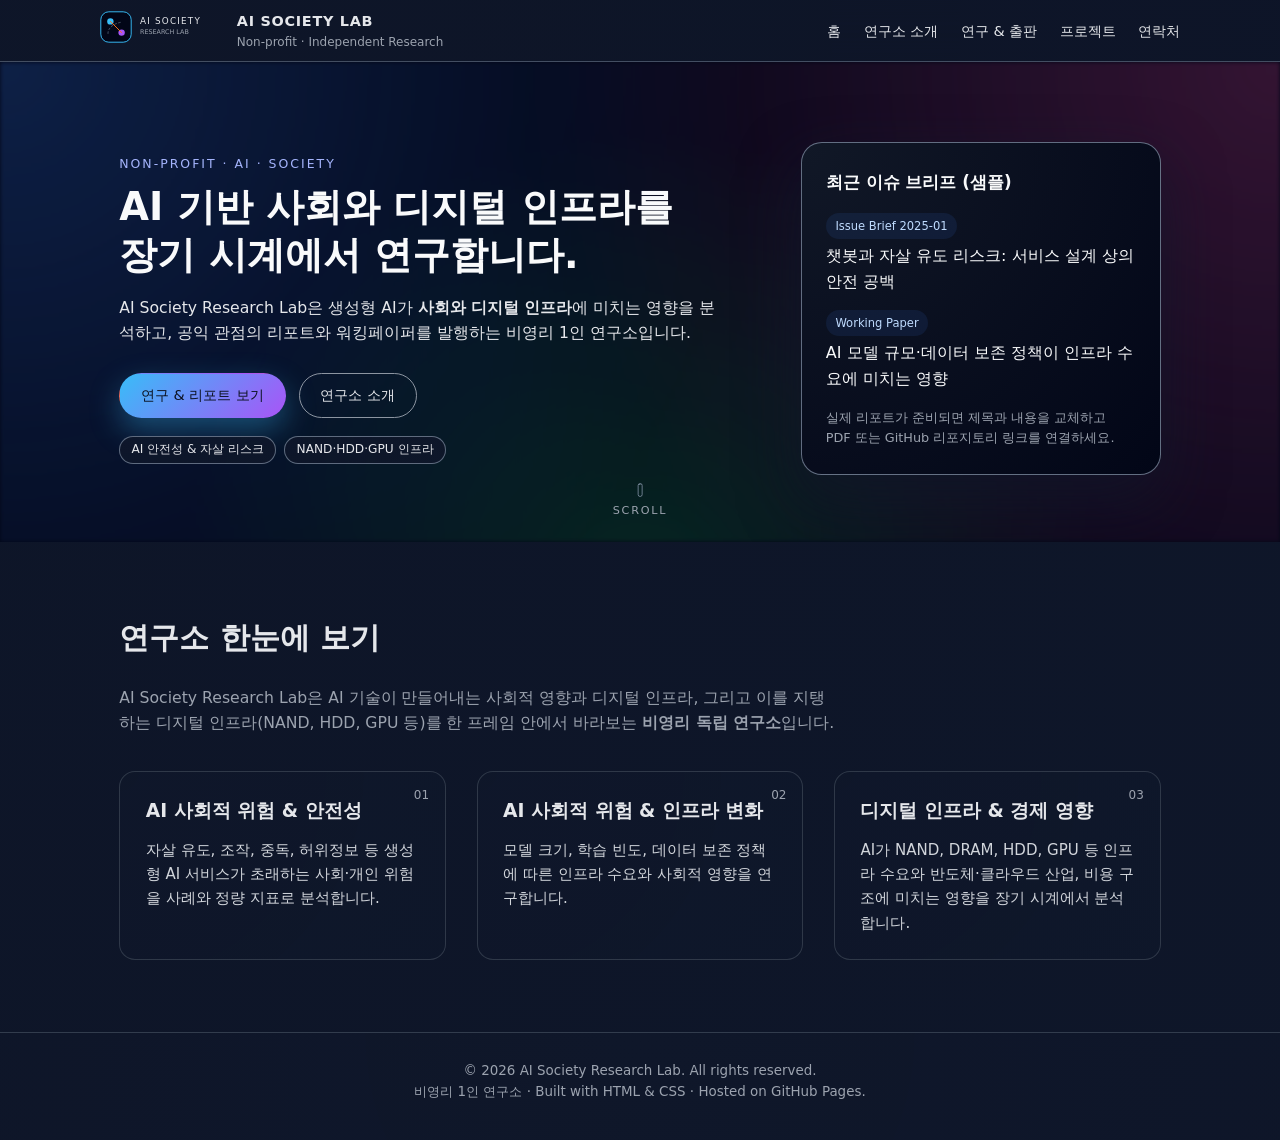
==== index.html @ e82344c5 "initialized all files Signed-off-by: Geunsik Lim <leemgs@gmail.com>" ====
<!DOCTYPE html>
<html lang="ko">
<head>
  <meta charset="UTF-8" />
  <meta name="viewport" content="width=device-width, initial-scale=1.0" />
  <title>AI Society Research Lab</title>
  <meta name="description" content="AI 기반 사회와 디지털 인프라를 연구하는 비영리 1인 연구소 웹사이트입니다.">
  <link rel="stylesheet" href="assets/style.css" />
</head>
<body>
<header class="site-header">
  <div class="container nav-container">
    <div class="logo">
      <a href="index.html" aria-label="홈으로 이동">
        <img src="assets/logo.svg" alt="AI Society Research Lab 로고" />
      </a>
      <div class="logo-text">
        <span>AI SOCIETY LAB</span>
        <span>Non-profit · Independent Research</span>
      </div>
    </div>
    <nav class="nav">
      <button class="nav-toggle" aria-label="메뉴 열기">
        ☰
      </button>
      <ul class="nav-links">
        <li><a href="index.html" active>홈</a></li>
        <li><a href="about.html" >연구소 소개</a></li>
        <li><a href="research.html" >연구 &amp; 출판</a></li>
        <li><a href="projects.html" >프로젝트</a></li>
        <li><a href="contact.html" >연락처</a></li>
      </ul>
    </nav>
  </div>
</header>

<main>
  <section class="hero">
    <div class="hero-bg"></div>
    <div class="container hero-inner fade-in-up">
      <div class="hero-text">
        <p class="hero-kicker">Non-Profit · AI · Society</p>
        <h1>AI 기반 사회와 디지털 인프라를<br />장기 시계에서 연구합니다.</h1>
        <p class="hero-subtitle">
          AI Society Research Lab은 생성형 AI가
          <strong>사회와 디지털 인프라</strong>에 미치는 영향을 분석하고,
          공익 관점의 리포트와 워킹페이퍼를 발행하는 비영리 1인 연구소입니다.
        </p>
        <div class="hero-actions">
          <a href="research.html" class="btn primary">연구 &amp; 리포트 보기</a>
          <a href="about.html" class="btn ghost">연구소 소개</a>
        </div>
        <div class="hero-meta">
          <span class="pill">AI 안전성 &amp; 자살 리스크</span>
                    <span class="pill">NAND·HDD·GPU 인프라</span>
        </div>
      </div>
      <div class="hero-panel float-up">
        <div class="hero-card">
          <h2>최근 이슈 브리프 (샘플)</h2>
          <ul class="brief-list">
            <li>
              <span class="tag">Issue Brief 2025-01</span>
              <p>챗봇과 자살 유도 리스크: 서비스 설계 상의 안전 공백</p>
            </li>
            <li>
              <span class="tag">Working Paper</span>
              <p>AI 모델 규모·데이터 보존 정책이 인프라 수요에 미치는 영향</p>
            </li>
          </ul>
          <p class="hero-note">
            실제 리포트가 준비되면 제목과 내용을 교체하고<br />
            PDF 또는 GitHub 리포지토리 링크를 연결하세요.
          </p>
        </div>
      </div>
    </div>
    <div class="scroll-indicator">
      <span class="scroll-dot"></span>
      <span class="scroll-text">Scroll</span>
    </div>
  </section>

  <section class="section section-alt">
    <div class="container section-inner fade-in-up">
      <h2 class="section-title">연구소 한눈에 보기</h2>
      <p class="section-lead">
        AI Society Research Lab은 AI 기술이 만들어내는 사회적 영향과 디지털 인프라,
        그리고 이를 지탱하는 디지털 인프라(NAND, HDD, GPU 등)를 한 프레임 안에서 바라보는
        <strong>비영리 독립 연구소</strong>입니다.
      </p>
      <div class="grid three-columns">
        <div class="card hover-raise">
          <div class="card-badge">01</div>
          <h3>AI 사회적 위험 &amp; 안전성</h3>
          <p>
            자살 유도, 조작, 중독, 허위정보 등 생성형 AI 서비스가 초래하는
            사회·개인 위험을 사례와 정량 지표로 분석합니다.
          </p>
        </div>
        <div class="card hover-raise delay-1">
          <div class="card-badge">02</div>
          <h3>AI 사회적 위험 &amp; 인프라 변화</h3>
          <p>
            모델 크기, 학습 빈도, 데이터 보존 정책에 따른 인프라 수요와 사회적 영향을 연구합니다.
          </p>
        </div>
        <div class="card hover-raise delay-2">
          <div class="card-badge">03</div>
          <h3>디지털 인프라 &amp; 경제 영향</h3>
          <p>
            AI가 NAND, DRAM, HDD, GPU 등 인프라 수요와 반도체·클라우드 산업,
            비용 구조에 미치는 영향을 장기 시계에서 분석합니다.
          </p>
        </div>
      </div>
    </div>
  </section>
</main>

<footer class="site-footer">
  <div class="container footer-inner">
    <p>
      © <span id="year"></span> AI Society Research Lab. All rights reserved.
    </p>
    <p class="small">
      비영리 1인 연구소 · Built with HTML &amp; CSS · Hosted on GitHub Pages.
    </p>
  </div>
</footer>
<script>
  document.getElementById("year").textContent = new Date().getFullYear();
  const navToggle = document.querySelector(".nav-toggle");
  const navLinks = document.querySelector(".nav-links");
  if (navToggle) {
    navToggle.addEventListener("click", () => {
      navLinks.classList.toggle("nav-open");
    });
  }
</script>

</body>
</html>
---- assets/style.css ----
/* ===== 기본 리셋 ===== */
*,
*::before,
*::after {
  box-sizing: border-box;
  margin: 0;
  padding: 0;
}

html {
  scroll-behavior: smooth;
}

body {
  font-family: system-ui, -apple-system, BlinkMacSystemFont, "Segoe UI",
    sans-serif;
  line-height: 1.6;
  color: #e5e7eb;
  background: radial-gradient(circle at top left, #020617 0, #020617 35%, #020617 100%);
}

/* ===== 공통 레이아웃 ===== */
.container {
  width: 100%;
  max-width: 1080px;
  margin: 0 auto;
  padding: 0 1.2rem;
}

main {
  min-height: calc(100vh - 160px);
}

.section {
  padding: 4.5rem 0;
}

.section-alt {
  background: radial-gradient(circle at top left, rgba(15, 23, 42, 0.9), rgba(15, 23, 42, 0.95));
}

.section-inner {
  position: relative;
}

.section-title {
  font-size: 1.9rem;
  margin-bottom: 1.4rem;
  color: #e5e7eb;
}

.section-lead {
  max-width: 720px;
  margin-bottom: 2.2rem;
  color: #9ca3af;
  font-size: 0.98rem;
}

/* ===== 헤더 & 네비게이션 ===== */
.site-header {
  position: sticky;
  top: 0;
  z-index: 100;
  backdrop-filter: blur(18px);
  background: linear-gradient(to right, rgba(15, 23, 42, 0.94), rgba(15, 23, 42, 0.9));
  border-bottom: 1px solid rgba(148, 163, 184, 0.4);
}

.nav-container {
  display: flex;
  align-items: center;
  justify-content: space-between;
  padding: 0.6rem 0;
}

.logo {
  display: flex;
  align-items: center;
  gap: 0.55rem;
}

.logo img {
  height: 32px;
  width: auto;
}

.logo-text {
  display: flex;
  flex-direction: column;
}

.logo-text span:first-child {
  font-weight: 700;
  font-size: 0.9rem;
  letter-spacing: 0.05em;
  text-transform: uppercase;
  color: #e5e7eb;
}

.logo-text span:last-child {
  font-size: 0.75rem;
  color: #9ca3af;
}

.nav {
  position: relative;
}

.nav-links {
  list-style: none;
  display: flex;
  gap: 1.4rem;
}

.nav-links a {
  text-decoration: none;
  font-size: 0.9rem;
  color: #e5e7eb;
  position: relative;
  padding-bottom: 0.1rem;
}

.nav-links a::after {
  content: "";
  position: absolute;
  left: 0;
  bottom: 0;
  width: 0%;
  height: 2px;
  border-radius: 999px;
  background: linear-gradient(90deg, #38bdf8, #a855f7, #f97316);
  transition: width 0.25s ease-out;
}

.nav-links a:hover::after {
  width: 100%;
}

.nav-links a.active::after {
  width: 100%;
}

.nav-toggle {
  display: none;
  border: none;
  background: transparent;
  font-size: 1.5rem;
  color: #e5e7eb;
}

/* ===== Hero (index 전용 느낌) ===== */
.hero {
  position: relative;
  padding: 5rem 0 4.2rem;
  overflow: hidden;
  color: #f9fafb;
}

.hero-bg {
  position: absolute;
  inset: 0;
  background:
    radial-gradient(circle at 0% 0%, rgba(59, 130, 246, 0.25), transparent 55%),
    radial-gradient(circle at 100% 0%, rgba(236, 72, 153, 0.25), transparent 55%),
    radial-gradient(circle at 50% 110%, rgba(34, 197, 94, 0.2), transparent 55%);
  opacity: 0.85;
  filter: blur(2px);
  animation: glowShift 16s ease-in-out infinite alternate;
  z-index: -2;
}

@keyframes glowShift {
  0% {
    transform: translate3d(0, 0, 0) scale(1);
  }
  50% {
    transform: translate3d(-10px, 10px, 0) scale(1.03);
  }
  100% {
    transform: translate3d(10px, -10px, 0) scale(1.05);
  }
}

.hero-inner {
  display: grid;
  gap: 2.8rem;
  grid-template-columns: minmax(0, 2fr) minmax(0, 1.3fr);
  align-items: center;
}

.hero-kicker {
  font-size: 0.78rem;
  text-transform: uppercase;
  letter-spacing: 0.16em;
  color: #a5b4fc;
  margin-bottom: 0.6rem;
}

.hero-text h1 {
  font-size: 2.4rem;
  line-height: 1.25;
  margin-bottom: 1rem;
}

.hero-subtitle {
  color: #e5e7eb;
  margin-bottom: 1.7rem;
  font-size: 0.98rem;
}

.hero-actions {
  display: flex;
  flex-wrap: wrap;
  gap: 0.8rem;
  margin-bottom: 1.1rem;
}

.hero-meta {
  display: flex;
  flex-wrap: wrap;
  gap: 0.5rem;
}

.pill {
  display: inline-flex;
  align-items: center;
  padding: 0.2rem 0.7rem;
  border-radius: 999px;
  border: 1px solid rgba(148, 163, 184, 0.6);
  font-size: 0.76rem;
  color: #e5e7eb;
  background: radial-gradient(circle at top left, rgba(15, 23, 42, 0.85), rgba(15, 23, 42, 0.9));
}

/* Hero 오른쪽 카드 */
.hero-panel {
  display: flex;
  justify-content: flex-end;
}

.hero-card {
  background: radial-gradient(circle at top left, #111827, #020617);
  border-radius: 1.3rem;
  padding: 1.6rem 1.5rem;
  box-shadow: 0 24px 60px rgba(15, 23, 42, 0.7);
  border: 1px solid rgba(148, 163, 184, 0.65);
  max-width: 360px;
}

.hero-card h2 {
  font-size: 1.05rem;
  margin-bottom: 1rem;
}

.brief-list {
  list-style: none;
  margin-bottom: 1rem;
}

.brief-list li {
  margin-bottom: 0.9rem;
}

.tag {
  display: inline-block;
  font-size: 0.72rem;
  padding: 0.25rem 0.6rem;
  border-radius: 999px;
  background: rgba(59, 130, 246, 0.1);
  color: #bfdbfe;
  margin-bottom: 0.25rem;
}

.hero-note {
  font-size: 0.8rem;
  color: #9ca3af;
}

/* Scroll indicator */
.scroll-indicator {
  position: absolute;
  bottom: 1.4rem;
  left: 50%;
  transform: translateX(-50%);
  display: flex;
  flex-direction: column;
  align-items: center;
  gap: 0.3rem;
  font-size: 0.7rem;
  color: #9ca3af;
}

.scroll-dot {
  width: 0.35rem;
  height: 0.9rem;
  border-radius: 999px;
  border: 1px solid rgba(148, 163, 184, 0.7);
  position: relative;
  overflow: hidden;
}

.scroll-dot::after {
  content: "";
  position: absolute;
  top: -30%;
  left: 50%;
  transform: translateX(-50%);
  width: 0.13rem;
  height: 0.3rem;
  border-radius: 999px;
  background: rgba(148, 163, 184, 0.9);
  animation: scrollDot 1.6s ease-in-out infinite;
}

@keyframes scrollDot {
  0% {
    top: -30%;
  }
  50% {
    top: 40%;
  }
  100% {
    top: -30%;
  }
}

.scroll-text {
  letter-spacing: 0.16em;
  text-transform: uppercase;
}

/* ===== 버튼 ===== */
.btn {
  display: inline-flex;
  align-items: center;
  justify-content: center;
  padding: 0.65rem 1.3rem;
  border-radius: 999px;
  font-size: 0.9rem;
  border: 1px solid transparent;
  cursor: pointer;
  text-decoration: none;
  transition: transform 0.16s ease, box-shadow 0.16s ease, background 0.16s ease, border-color 0.16s ease, color 0.16s ease;
}

.btn.primary {
  background: linear-gradient(135deg, #38bdf8, #a855f7, #f97316);
  background-size: 200% 200%;
  color: #0b1120;
  box-shadow: 0 12px 30px rgba(56, 189, 248, 0.35);
  animation: gradientShift 10s ease infinite;
}

.btn.primary:hover {
  transform: translateY(-1px);
  box-shadow: 0 18px 40px rgba(56, 189, 248, 0.5);
}

.btn.ghost {
  background-color: transparent;
  color: #e5e7eb;
  border-color: rgba(156, 163, 175, 0.9);
}

.btn.ghost:hover {
  background-color: rgba(15, 23, 42, 0.7);
  transform: translateY(-1px);
}

@keyframes gradientShift {
  0% { background-position: 0% 50%; }
  50% { background-position: 100% 50%; }
  100% { background-position: 0% 50%; }
}

/* ===== 카드 & 그리드 ===== */
.grid {
  display: grid;
  gap: 1.9rem;
}

.two-columns {
  grid-template-columns: repeat(2, minmax(0, 1fr));
}

.three-columns {
  grid-template-columns: repeat(3, minmax(0, 1fr));
}

.card {
  background: radial-gradient(circle at top left, rgba(15, 23, 42, 0.98), rgba(15, 23, 42, 0.94));
  border-radius: 1rem;
  padding: 1.5rem 1.6rem;
  border: 1px solid rgba(55, 65, 81, 0.8);
  color: #e5e7eb;
  position: relative;
  overflow: hidden;
}

.card.soft {
  border-color: rgba(55, 65, 81, 0.6);
}

.card h3 {
  margin-bottom: 0.8rem;
}

.card p {
  font-size: 0.94rem;
  color: #d1d5db;
}

.card-meta {
  margin-top: 0.9rem;
  font-size: 0.8rem;
  color: #9ca3af;
}

.card-badge {
  position: absolute;
  top: 0.9rem;
  right: 1rem;
  font-size: 0.75rem;
  color: #9ca3af;
}

.hover-raise {
  transition: transform 0.18s ease, box-shadow 0.18s ease, border-color 0.18s ease, background 0.18s ease;
}

.hover-raise::before {
  content: "";
  position: absolute;
  inset: -1px;
  border-radius: inherit;
  background: radial-gradient(circle at top left, rgba(56, 189, 248, 0.16), transparent 55%);
  opacity: 0;
  transition: opacity 0.2s ease-out;
  z-index: -1;
}

.hover-raise:hover {
  transform: translateY(-4px);
  box-shadow: 0 22px 45px rgba(15, 23, 42, 0.8);
  border-color: rgba(129, 140, 248, 0.9);
}

.hover-raise:hover::before {
  opacity: 1;
}

/* ===== 리스트 ===== */
.check-list,
.bullet-list,
.contact-list {
  list-style: none;
  margin-top: 0.5rem;
}

.check-list li::before {
  content: "✔ ";
  color: #4ade80;
}

.check-list li,
.bullet-list li,
.contact-list li {
  margin-bottom: 0.4rem;
  font-size: 0.94rem;
  color: #e5e7eb;
}

.bullet-list li::before {
  content: "• ";
  color: #9ca3af;
}

.contact-list strong {
  display: inline-block;
  width: 5.4rem;
}

.small {
  font-size: 0.8rem;
  color: #9ca3af;
}

/* ===== Publications ===== */
.pub-list {
  display: flex;
  flex-direction: column;
  gap: 1.6rem;
}

.pub-item {
  background: radial-gradient(circle at top left, rgba(15, 23, 42, 0.98), rgba(15, 23, 42, 0.96));
  border-radius: 1rem;
  padding: 1.5rem 1.6rem;
  border: 1px solid rgba(55, 65, 81, 0.85);
  position: relative;
}

.pub-header {
  display: flex;
  justify-content: space-between;
  align-items: center;
  margin-bottom: 0.4rem;
}

.pub-meta {
  display: flex;
  gap: 0.6rem;
  font-size: 0.78rem;
  color: #9ca3af;
}

.pub-year {
  font-weight: 600;
}

.pub-type {
  padding: 0.12rem 0.55rem;
  border-radius: 999px;
  background-color: rgba(31, 41, 55, 0.9);
}

.pub-status {
  font-size: 0.74rem;
  padding: 0.18rem 0.5rem;
  border-radius: 999px;
  border: 1px solid transparent;
}

.status-planned {
  border-color: rgba(251, 191, 36, 0.8);
  color: #facc15;
}

.status-draft {
  border-color: rgba(96, 165, 250, 0.9);
  color: #93c5fd;
}

.status-published {
  border-color: rgba(52, 211, 153, 0.9);
  color: #6ee7b7;
}

.pub-title {
  font-size: 1.05rem;
  margin-bottom: 0.45rem;
  color: #f9fafb;
}

.pub-abstract {
  font-size: 0.93rem;
  color: #d1d5db;
  margin-bottom: 0.6rem;
}

.pub-link {
  font-size: 0.9rem;
  text-decoration: none;
  color: #93c5fd;
}

.pub-link:hover {
  text-decoration: underline;
}

/* ===== 푸터 ===== */
.site-footer {
  border-top: 1px solid rgba(55, 65, 81, 0.9);
  padding: 1.7rem 0 2.3rem;
  background: radial-gradient(circle at top, rgba(15, 23, 42, 1), rgba(15, 23, 42, 0.95));
}

.footer-inner {
  text-align: center;
}

.footer-inner p {
  font-size: 0.84rem;
  color: #9ca3af;
}

/* ===== 애니메이션 유틸 ===== */
.fade-in-up {
  opacity: 0;
  transform: translateY(12px);
  animation: fadeInUp 0.7s ease-out forwards;
}

.float-up {
  animation: floatUp 0.75s ease-out 0.15s forwards;
  opacity: 0;
  transform: translateY(16px);
}

.delay-1 {
  animation-delay: 0.15s;
}

.delay-2 {
  animation-delay: 0.3s;
}

@keyframes fadeInUp {
  to {
    opacity: 1;
    transform: translateY(0);
  }
}

@keyframes floatUp {
  to {
    opacity: 1;
    transform: translateY(0);
  }
}

/* ===== 반응형 ===== */
@media (max-width: 900px) {
  .hero-inner {
    grid-template-columns: minmax(0, 1fr);
  }

  .hero-panel {
    justify-content: flex-start;
  }

  .two-columns,
  .three-columns {
    grid-template-columns: minmax(0, 1fr);
  }

  .hero {
    padding-top: 4.2rem;
  }
}

@media (max-width: 720px) {
  .nav-links {
    position: absolute;
    right: 0;
    top: 2.8rem;
    flex-direction: column;
    gap: 0;
    background-color: #020617;
    border-radius: 0.85rem;
    box-shadow: 0 20px 40px rgba(15, 23, 42, 0.95);
    padding: 0.55rem 0;
    min-width: 10.5rem;
    display: none;
  }

  .nav-links.nav-open {
    display: flex;
  }

  .nav-links li {
    padding: 0.35rem 1rem;
  }

  .nav-toggle {
    display: inline-block;
  }

  .hero-text h1 {
    font-size: 2rem;
  }

  .section {
    padding: 3.4rem 0;
  }

  .scroll-indicator {
    bottom: 1rem;
  }
}

/* 공통 내부 페이지 스타일 */
.page-hero {
  padding: 3.5rem 0 2.5rem;
}

.breadcrumb {
  font-size: 0.8rem;
  color: #9ca3af;
  margin-bottom: 0.8rem;
}

.breadcrumb a {
  color: #9ca3af;
  text-decoration: none;
}

.breadcrumb a:hover {
  text-decoration: underline;
}

.page-hero h1 {
  font-size: 2rem;
  margin-bottom: 0.4rem;
}

.subtle-divider {
  height: 1px;
  background: linear-gradient(to right, transparent, rgba(148, 163, 184, 0.6), transparent);
  margin: 1.2rem 0 0.4rem;
}
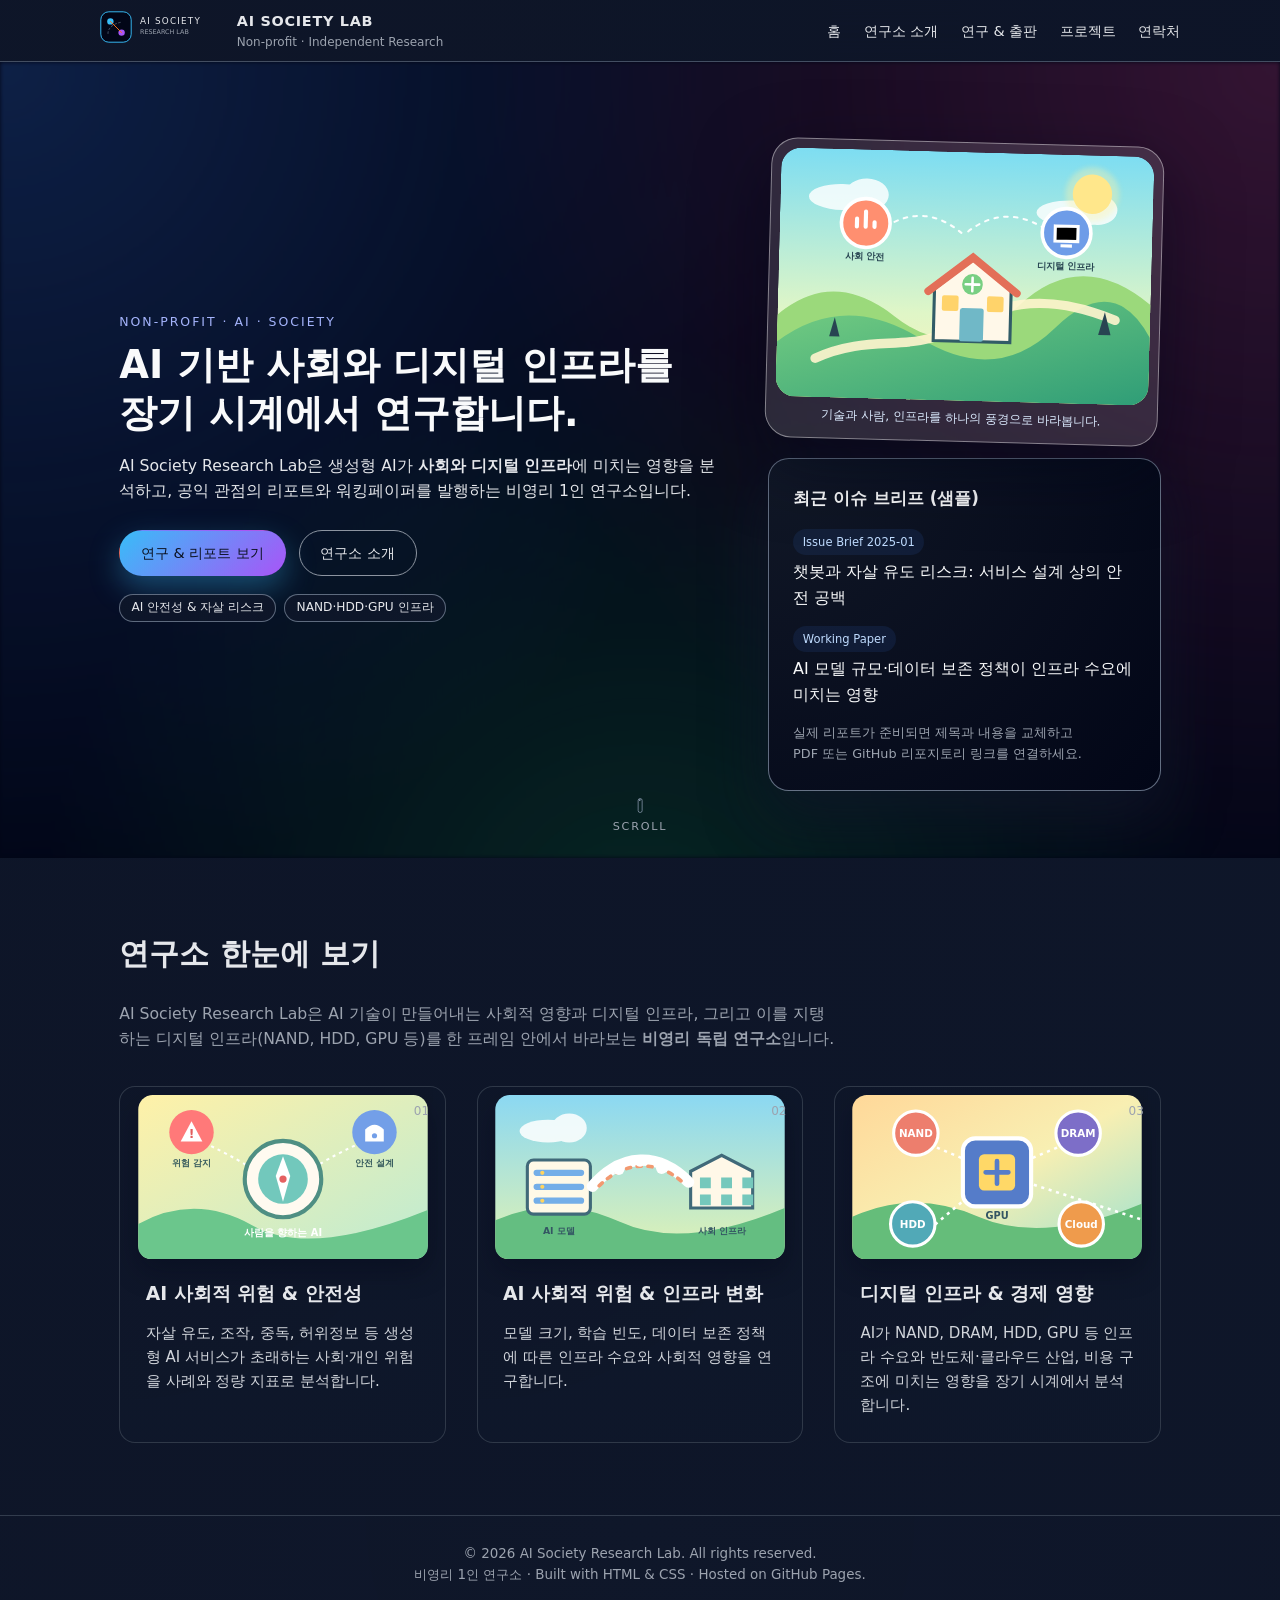
==== commit 608c3012: "Add illustrated homepage infographics" ====
--- a/index.html
+++ b/index.html
@@ -56,6 +56,10 @@
         </div>
       </div>
       <div class="hero-panel float-up">
+        <figure class="hero-visual">
+          <img src="assets/illustrations/ai-society-landscape.svg" alt="푸른 자연 속 연구소를 중심으로 사회 안전과 디지털 인프라가 연결된 인포그래픽" />
+          <figcaption>기술과 사람, 인프라를 하나의 풍경으로 바라봅니다.</figcaption>
+        </figure>
         <div class="hero-card">
           <h2>최근 이슈 브리프 (샘플)</h2>
           <ul class="brief-list">
@@ -91,6 +95,7 @@
       </p>
       <div class="grid three-columns">
         <div class="card hover-raise">
+          <img class="card-illustration" src="assets/illustrations/safety-compass.svg" alt="위험 감지와 안전 설계를 연결하는 AI 안전 나침반 인포그래픽" loading="lazy" />
           <div class="card-badge">01</div>
           <h3>AI 사회적 위험 &amp; 안전성</h3>
           <p>
@@ -99,6 +104,7 @@
           </p>
         </div>
         <div class="card hover-raise delay-1">
+          <img class="card-illustration" src="assets/illustrations/data-bridge.svg" alt="AI 모델과 사회 인프라 사이의 데이터 흐름을 보여주는 인포그래픽" loading="lazy" />
           <div class="card-badge">02</div>
           <h3>AI 사회적 위험 &amp; 인프라 변화</h3>
           <p>
@@ -106,6 +112,7 @@
           </p>
         </div>
         <div class="card hover-raise delay-2">
+          <img class="card-illustration" src="assets/illustrations/chip-ecosystem.svg" alt="GPU와 NAND, DRAM, HDD, 클라우드가 연결된 디지털 생태계 인포그래픽" loading="lazy" />
           <div class="card-badge">03</div>
           <h3>디지털 인프라 &amp; 경제 영향</h3>
           <p>
--- a/assets/style.css
+++ b/assets/style.css
@@ -235,7 +235,33 @@
 /* Hero 오른쪽 카드 */
 .hero-panel {
   display: flex;
+  flex-direction: column;
   justify-content: flex-end;
+  gap: 1rem;
+}
+
+.hero-visual {
+  position: relative;
+  max-width: 430px;
+  padding: 0.55rem;
+  border: 1px solid rgba(255, 255, 255, 0.42);
+  border-radius: 1.65rem;
+  background: rgba(255, 255, 255, 0.12);
+  box-shadow: 0 24px 70px rgba(2, 6, 23, 0.5);
+  transform: rotate(1.5deg);
+}
+
+.hero-visual img {
+  display: block;
+  width: 100%;
+  border-radius: 1.25rem;
+}
+
+.hero-visual figcaption {
+  padding: 0.55rem 0.55rem 0.2rem;
+  color: #dbeafe;
+  font-size: 0.76rem;
+  text-align: center;
 }
 
 .hero-card {
@@ -244,7 +270,7 @@
   padding: 1.6rem 1.5rem;
   box-shadow: 0 24px 60px rgba(15, 23, 42, 0.7);
   border: 1px solid rgba(148, 163, 184, 0.65);
-  max-width: 360px;
+  max-width: 430px;
 }
 
 .hero-card h2 {
@@ -405,6 +431,21 @@
   margin-bottom: 0.8rem;
 }
 
+.card-illustration {
+  display: block;
+  width: calc(100% + 1rem);
+  height: 164px;
+  margin: -1rem -0.5rem 1.2rem;
+  border-radius: 0.8rem;
+  object-fit: cover;
+  box-shadow: 0 12px 28px rgba(2, 6, 23, 0.32);
+  transition: transform 0.35s ease;
+}
+
+.card:hover .card-illustration {
+  transform: scale(1.025);
+}
+
 .card p {
   font-size: 0.94rem;
   color: #d1d5db;
@@ -627,6 +668,11 @@
 
   .hero-panel {
     justify-content: flex-start;
+  }
+
+  .hero-visual,
+  .hero-card {
+    max-width: 620px;
   }
 
   .two-columns,
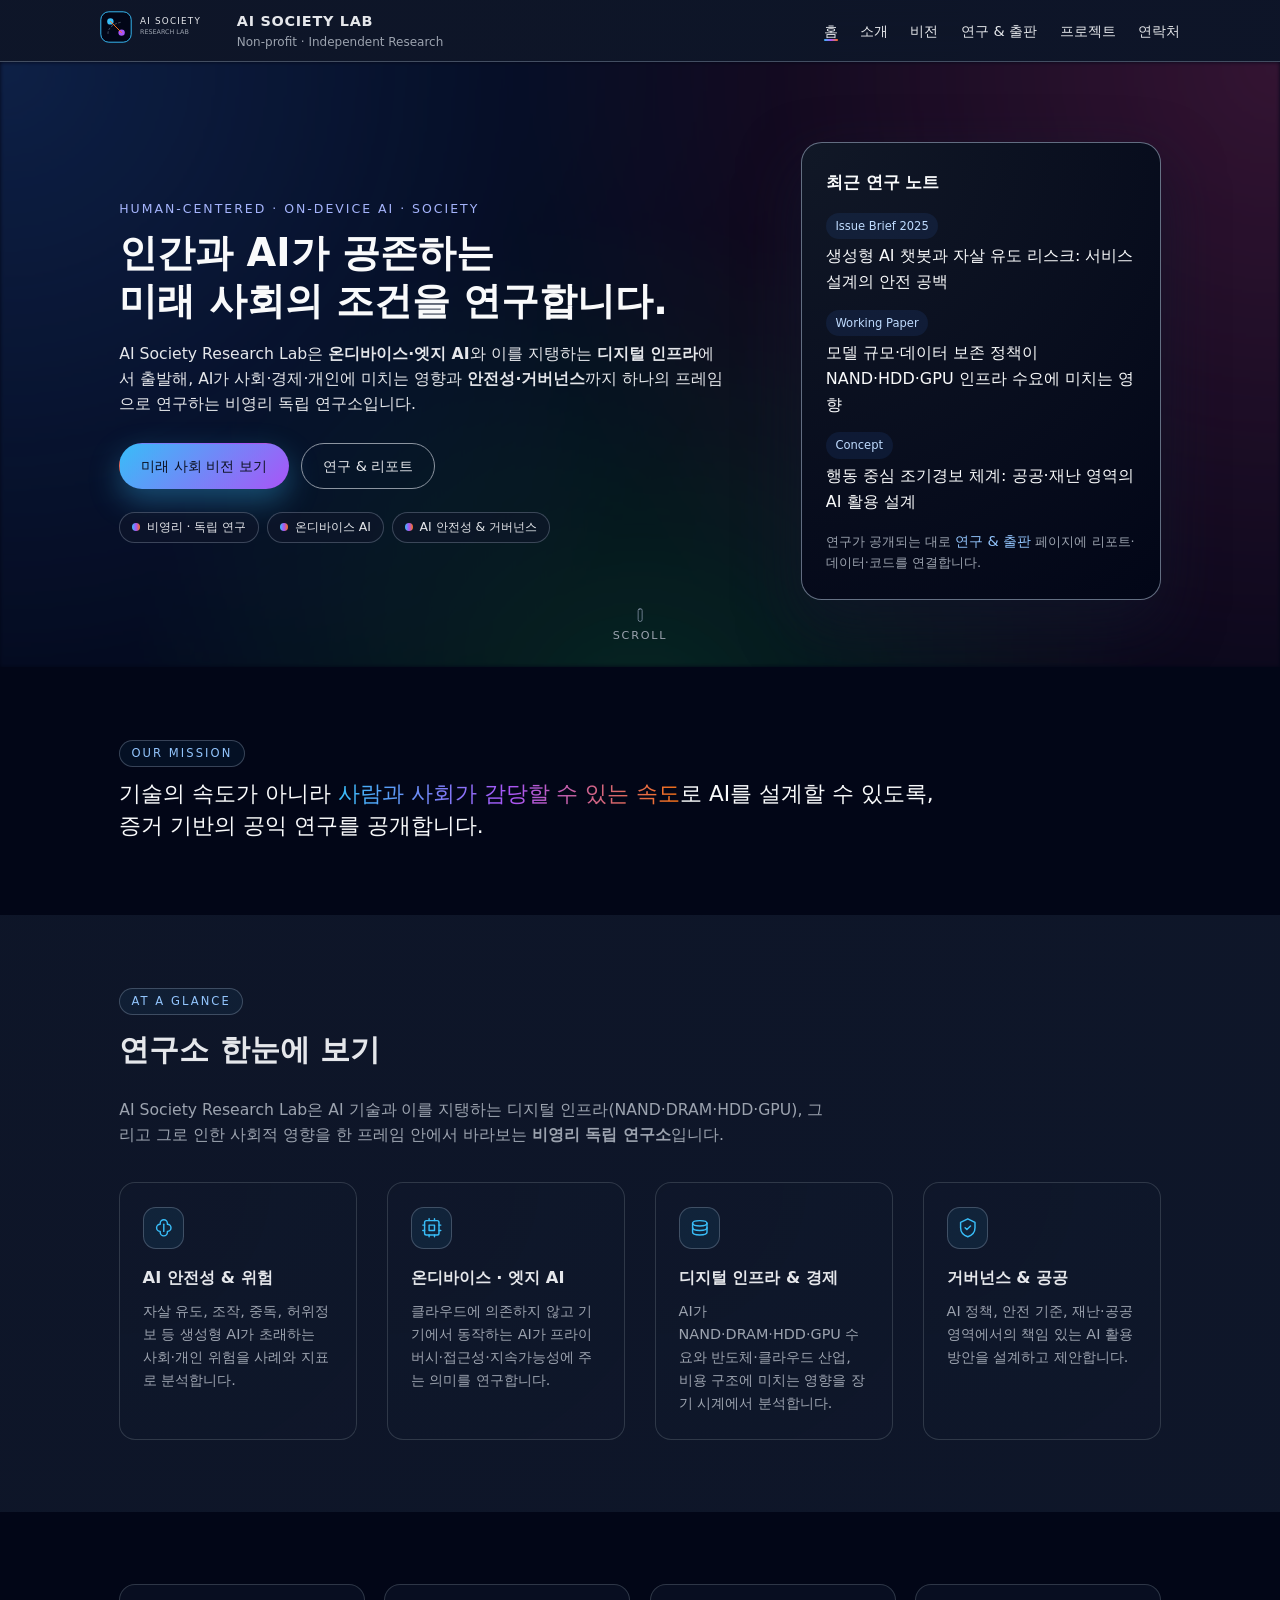
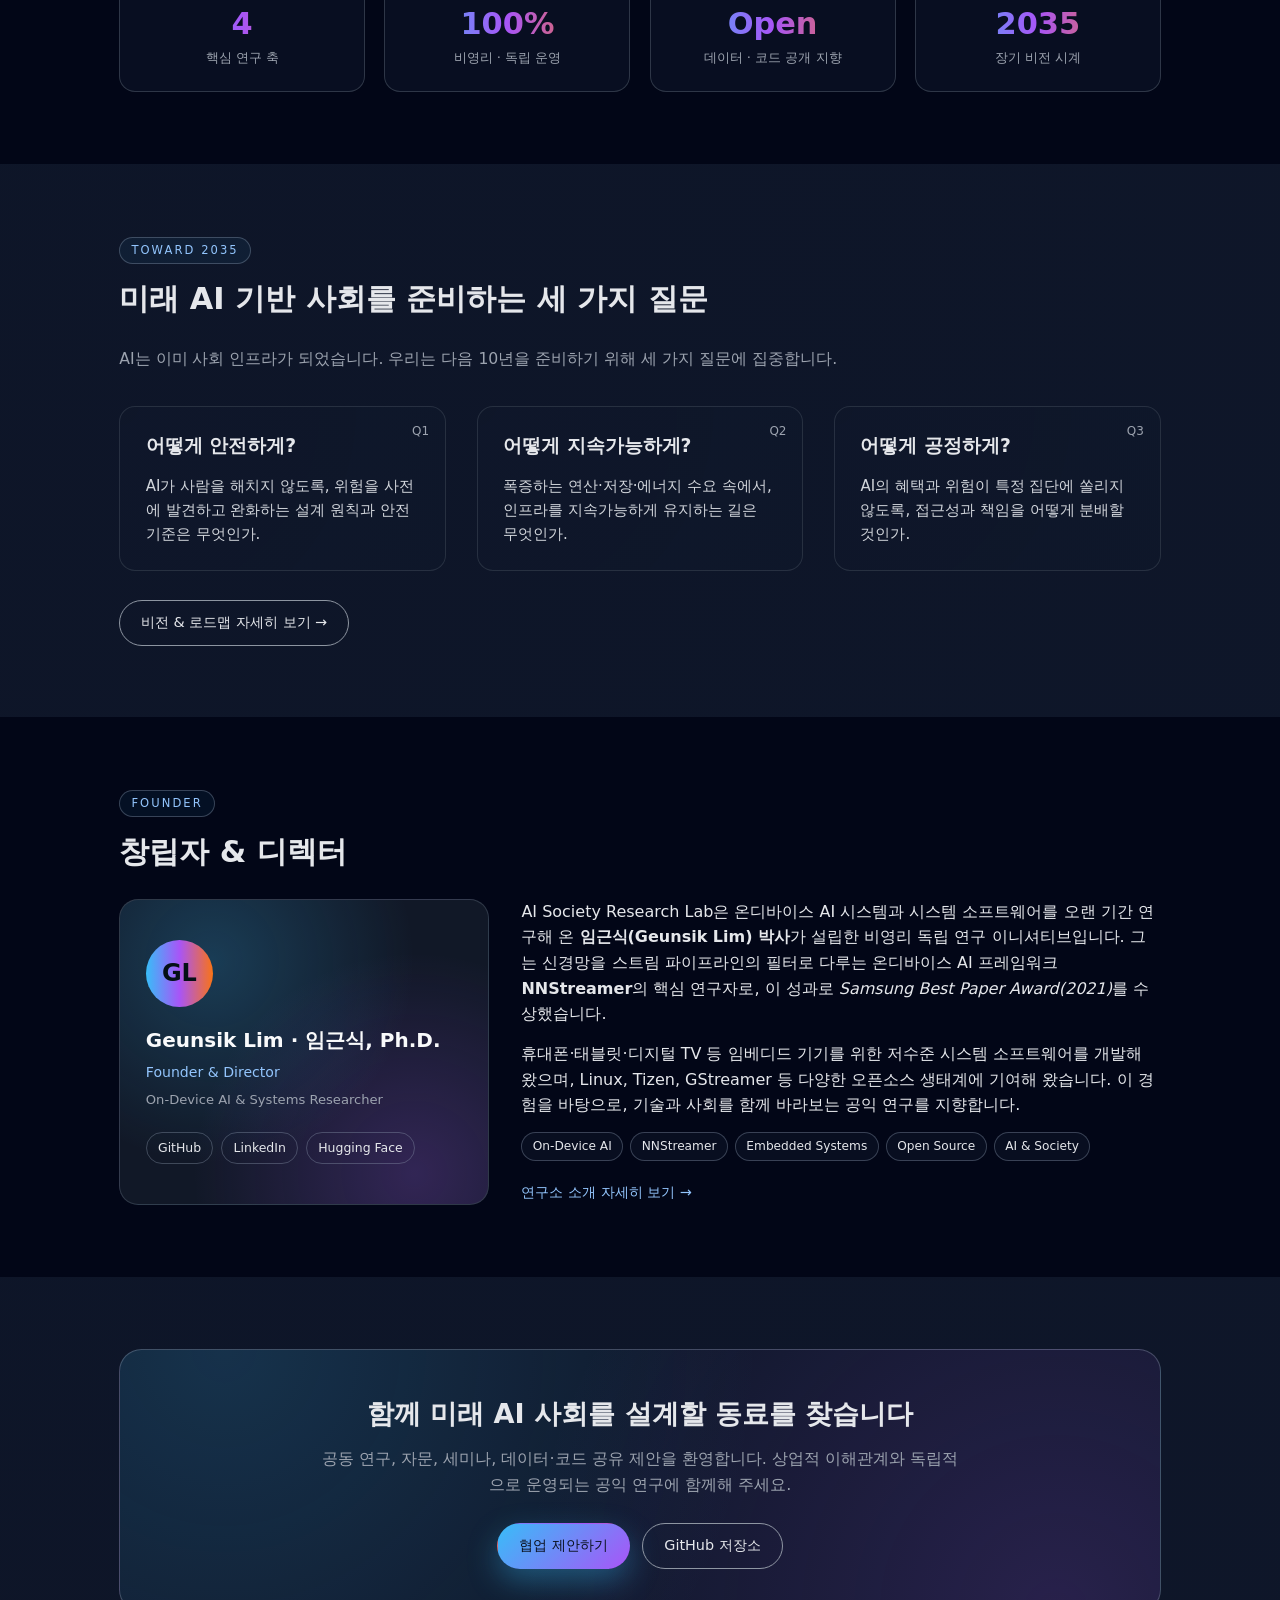
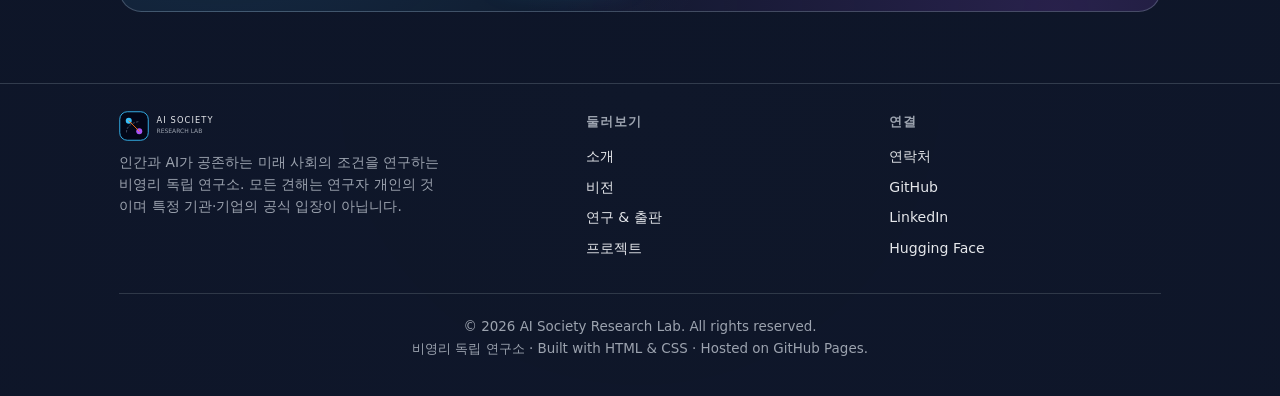
==== commit fd7ad03d: "Rebuild ai-society-lab site as a forward-looking AI-society homepage - Ground the site in the founde" ====
--- a/index.html
+++ b/index.html
@@ -3,11 +3,26 @@
 <head>
   <meta charset="UTF-8" />
   <meta name="viewport" content="width=device-width, initial-scale=1.0" />
-  <title>AI Society Research Lab</title>
-  <meta name="description" content="AI 기반 사회와 디지털 인프라를 연구하는 비영리 1인 연구소 웹사이트입니다.">
+  <title>AI Society Research Lab — 미래 AI 기반 사회 연구</title>
+  <meta name="description" content="AI Society Research Lab은 온디바이스 AI와 디지털 인프라부터 AI 안전성·거버넌스까지, 인간과 AI가 공존하는 미래 사회의 조건을 장기 시계에서 연구하는 비영리 독립 연구소입니다." />
+  <meta name="author" content="Geunsik Lim (임근식)" />
+  <meta name="theme-color" content="#020617" />
+  <link rel="icon" href="assets/favicon.svg" type="image/svg+xml" />
+  <link rel="canonical" href="https://leemgs.github.io/ai-society-lab/" />
+
+  <!-- Open Graph / Twitter -->
+  <meta property="og:type" content="website" />
+  <meta property="og:site_name" content="AI Society Research Lab" />
+  <meta property="og:title" content="AI Society Research Lab — 미래 AI 기반 사회 연구" />
+  <meta property="og:description" content="인간과 AI가 공존하는 미래 사회의 조건을 연구하는 비영리 독립 연구소." />
+  <meta property="og:url" content="https://leemgs.github.io/ai-society-lab/" />
+  <meta property="og:image" content="https://leemgs.github.io/ai-society-lab/assets/logo.svg" />
+  <meta name="twitter:card" content="summary" />
+
   <link rel="stylesheet" href="assets/style.css" />
 </head>
 <body>
+<a class="skip-link" href="#main">본문으로 건너뛰기</a>
 <header class="site-header">
   <div class="container nav-container">
     <div class="logo">
@@ -19,106 +34,224 @@
         <span>Non-profit · Independent Research</span>
       </div>
     </div>
-    <nav class="nav">
-      <button class="nav-toggle" aria-label="메뉴 열기">
-        ☰
-      </button>
+    <nav class="nav" aria-label="주요 메뉴">
+      <button class="nav-toggle" aria-label="메뉴 열기">☰</button>
       <ul class="nav-links">
-        <li><a href="index.html" active>홈</a></li>
-        <li><a href="about.html" >연구소 소개</a></li>
-        <li><a href="research.html" >연구 &amp; 출판</a></li>
-        <li><a href="projects.html" >프로젝트</a></li>
-        <li><a href="contact.html" >연락처</a></li>
+        <li><a href="index.html" class="active">홈</a></li>
+        <li><a href="about.html">소개</a></li>
+        <li><a href="vision.html">비전</a></li>
+        <li><a href="research.html">연구 &amp; 출판</a></li>
+        <li><a href="projects.html">프로젝트</a></li>
+        <li><a href="contact.html">연락처</a></li>
       </ul>
     </nav>
   </div>
 </header>
 
-<main>
+<main id="main">
   <section class="hero">
     <div class="hero-bg"></div>
     <div class="container hero-inner fade-in-up">
       <div class="hero-text">
-        <p class="hero-kicker">Non-Profit · AI · Society</p>
-        <h1>AI 기반 사회와 디지털 인프라를<br />장기 시계에서 연구합니다.</h1>
+        <p class="hero-kicker">Human-Centered · On-Device AI · Society</p>
+        <h1>인간과 AI가 공존하는<br />미래 사회의 조건을 연구합니다.</h1>
         <p class="hero-subtitle">
-          AI Society Research Lab은 생성형 AI가
-          <strong>사회와 디지털 인프라</strong>에 미치는 영향을 분석하고,
-          공익 관점의 리포트와 워킹페이퍼를 발행하는 비영리 1인 연구소입니다.
+          AI Society Research Lab은 <strong>온디바이스·엣지 AI</strong>와 이를 지탱하는
+          <strong>디지털 인프라</strong>에서 출발해, AI가 사회·경제·개인에 미치는 영향과
+          <strong>안전성·거버넌스</strong>까지 하나의 프레임으로 연구하는 비영리 독립 연구소입니다.
         </p>
         <div class="hero-actions">
-          <a href="research.html" class="btn primary">연구 &amp; 리포트 보기</a>
-          <a href="about.html" class="btn ghost">연구소 소개</a>
-        </div>
-        <div class="hero-meta">
-          <span class="pill">AI 안전성 &amp; 자살 리스크</span>
-                    <span class="pill">NAND·HDD·GPU 인프라</span>
+          <a href="vision.html" class="btn primary">미래 사회 비전 보기</a>
+          <a href="research.html" class="btn ghost">연구 &amp; 리포트</a>
+        </div>
+        <div class="badge-row">
+          <span class="badge"><span class="dot"></span> 비영리 · 독립 연구</span>
+          <span class="badge"><span class="dot"></span> 온디바이스 AI</span>
+          <span class="badge"><span class="dot"></span> AI 안전성 &amp; 거버넌스</span>
         </div>
       </div>
       <div class="hero-panel float-up">
-        <figure class="hero-visual">
-          <img src="assets/illustrations/ai-society-landscape.svg" alt="푸른 자연 속 연구소를 중심으로 사회 안전과 디지털 인프라가 연결된 인포그래픽" />
-          <figcaption>기술과 사람, 인프라를 하나의 풍경으로 바라봅니다.</figcaption>
-        </figure>
         <div class="hero-card">
-          <h2>최근 이슈 브리프 (샘플)</h2>
+          <h2>최근 연구 노트</h2>
           <ul class="brief-list">
             <li>
-              <span class="tag">Issue Brief 2025-01</span>
-              <p>챗봇과 자살 유도 리스크: 서비스 설계 상의 안전 공백</p>
+              <span class="tag">Issue Brief 2025</span>
+              <p>생성형 AI 챗봇과 자살 유도 리스크: 서비스 설계의 안전 공백</p>
             </li>
             <li>
               <span class="tag">Working Paper</span>
-              <p>AI 모델 규모·데이터 보존 정책이 인프라 수요에 미치는 영향</p>
+              <p>모델 규모·데이터 보존 정책이 NAND·HDD·GPU 인프라 수요에 미치는 영향</p>
+            </li>
+            <li>
+              <span class="tag">Concept</span>
+              <p>행동 중심 조기경보 체계: 공공·재난 영역의 AI 활용 설계</p>
             </li>
           </ul>
           <p class="hero-note">
-            실제 리포트가 준비되면 제목과 내용을 교체하고<br />
-            PDF 또는 GitHub 리포지토리 링크를 연결하세요.
-          </p>
-        </div>
-      </div>
-    </div>
-    <div class="scroll-indicator">
+            연구가 공개되는 대로 <a class="pub-link" href="research.html">연구 &amp; 출판</a>
+            페이지에 리포트·데이터·코드를 연결합니다.
+          </p>
+        </div>
+      </div>
+    </div>
+    <div class="scroll-indicator" aria-hidden="true">
       <span class="scroll-dot"></span>
       <span class="scroll-text">Scroll</span>
     </div>
   </section>
 
+  <!-- 미션 강조 -->
+  <section class="section">
+    <div class="container section-inner reveal">
+      <p class="eyebrow">Our Mission</p>
+      <p class="statement">
+        기술의 속도가 아니라 <span class="hl">사람과 사회가 감당할 수 있는 속도</span>로
+        AI를 설계할 수 있도록, 증거 기반의 공익 연구를 공개합니다.
+      </p>
+    </div>
+  </section>
+
+  <!-- 연구소 한눈에 -->
   <section class="section section-alt">
-    <div class="container section-inner fade-in-up">
+    <div class="container section-inner reveal">
+      <p class="eyebrow">At a Glance</p>
       <h2 class="section-title">연구소 한눈에 보기</h2>
       <p class="section-lead">
-        AI Society Research Lab은 AI 기술이 만들어내는 사회적 영향과 디지털 인프라,
-        그리고 이를 지탱하는 디지털 인프라(NAND, HDD, GPU 등)를 한 프레임 안에서 바라보는
-        <strong>비영리 독립 연구소</strong>입니다.
+        AI Society Research Lab은 AI 기술과 이를 지탱하는 디지털 인프라(NAND·DRAM·HDD·GPU),
+        그리고 그로 인한 사회적 영향을 한 프레임 안에서 바라보는 <strong>비영리 독립 연구소</strong>입니다.
+      </p>
+      <div class="grid four-columns">
+        <div class="focus-card">
+          <div class="focus-icon" aria-hidden="true">
+            <svg viewBox="0 0 24 24"><path d="M12 3a4 4 0 0 1 4 4v1a4 4 0 0 1 0 8v1a4 4 0 0 1-8 0v-1a4 4 0 0 1 0-8V7a4 4 0 0 1 4-4Z"/><path d="M12 8v8"/></svg>
+          </div>
+          <h3>AI 안전성 &amp; 위험</h3>
+          <p>자살 유도, 조작, 중독, 허위정보 등 생성형 AI가 초래하는 사회·개인 위험을 사례와 지표로 분석합니다.</p>
+        </div>
+        <div class="focus-card">
+          <div class="focus-icon" aria-hidden="true">
+            <svg viewBox="0 0 24 24"><rect x="4" y="4" width="16" height="16" rx="2"/><path d="M9 9h6v6H9z"/><path d="M9 2v2M15 2v2M9 20v2M15 20v2M2 9h2M2 15h2M20 9h2M20 15h2"/></svg>
+          </div>
+          <h3>온디바이스 · 엣지 AI</h3>
+          <p>클라우드에 의존하지 않고 기기에서 동작하는 AI가 프라이버시·접근성·지속가능성에 주는 의미를 연구합니다.</p>
+        </div>
+        <div class="focus-card">
+          <div class="focus-icon" aria-hidden="true">
+            <svg viewBox="0 0 24 24"><path d="M4 7c0-1.7 3.6-3 8-3s8 1.3 8 3-3.6 3-8 3-8-1.3-8-3Z"/><path d="M4 7v10c0 1.7 3.6 3 8 3s8-1.3 8-3V7"/><path d="M4 12c0 1.7 3.6 3 8 3s8-1.3 8-3"/></svg>
+          </div>
+          <h3>디지털 인프라 &amp; 경제</h3>
+          <p>AI가 NAND·DRAM·HDD·GPU 수요와 반도체·클라우드 산업, 비용 구조에 미치는 영향을 장기 시계에서 분석합니다.</p>
+        </div>
+        <div class="focus-card">
+          <div class="focus-icon" aria-hidden="true">
+            <svg viewBox="0 0 24 24"><path d="M12 2 4 6v6c0 5 3.4 8.4 8 10 4.6-1.6 8-5 8-10V6l-8-4Z"/><path d="m9 12 2 2 4-4"/></svg>
+          </div>
+          <h3>거버넌스 &amp; 공공</h3>
+          <p>AI 정책, 안전 기준, 재난·공공 영역에서의 책임 있는 AI 활용 방안을 설계하고 제안합니다.</p>
+        </div>
+      </div>
+    </div>
+  </section>
+
+  <!-- 통계 -->
+  <section class="section">
+    <div class="container section-inner reveal">
+      <div class="stats">
+        <div class="stat"><div class="num">4</div><div class="label">핵심 연구 축</div></div>
+        <div class="stat"><div class="num">100%</div><div class="label">비영리 · 독립 운영</div></div>
+        <div class="stat"><div class="num">Open</div><div class="label">데이터 · 코드 공개 지향</div></div>
+        <div class="stat"><div class="num">2035</div><div class="label">장기 비전 시계</div></div>
+      </div>
+    </div>
+  </section>
+
+  <!-- 미래 사회 비전 밴드 -->
+  <section class="section section-alt">
+    <div class="container section-inner reveal">
+      <p class="eyebrow">Toward 2035</p>
+      <h2 class="section-title">미래 AI 기반 사회를 준비하는 세 가지 질문</h2>
+      <p class="section-lead">
+        AI는 이미 사회 인프라가 되었습니다. 우리는 다음 10년을 준비하기 위해 세 가지 질문에 집중합니다.
       </p>
       <div class="grid three-columns">
-        <div class="card hover-raise">
-          <img class="card-illustration" src="assets/illustrations/safety-compass.svg" alt="위험 감지와 안전 설계를 연결하는 AI 안전 나침반 인포그래픽" loading="lazy" />
-          <div class="card-badge">01</div>
-          <h3>AI 사회적 위험 &amp; 안전성</h3>
+        <div class="card soft hover-raise">
+          <div class="card-badge">Q1</div>
+          <h3>어떻게 안전하게?</h3>
+          <p>AI가 사람을 해치지 않도록, 위험을 사전에 발견하고 완화하는 설계 원칙과 안전 기준은 무엇인가.</p>
+        </div>
+        <div class="card soft hover-raise delay-1">
+          <div class="card-badge">Q2</div>
+          <h3>어떻게 지속가능하게?</h3>
+          <p>폭증하는 연산·저장·에너지 수요 속에서, 인프라를 지속가능하게 유지하는 길은 무엇인가.</p>
+        </div>
+        <div class="card soft hover-raise delay-2">
+          <div class="card-badge">Q3</div>
+          <h3>어떻게 공정하게?</h3>
+          <p>AI의 혜택과 위험이 특정 집단에 쏠리지 않도록, 접근성과 책임을 어떻게 분배할 것인가.</p>
+        </div>
+      </div>
+      <div style="margin-top:1.8rem;">
+        <a href="vision.html" class="btn ghost">비전 &amp; 로드맵 자세히 보기 →</a>
+      </div>
+    </div>
+  </section>
+
+  <!-- 창립자 -->
+  <section class="section">
+    <div class="container section-inner reveal">
+      <p class="eyebrow">Founder</p>
+      <h2 class="section-title">창립자 &amp; 디렉터</h2>
+      <div class="founder">
+        <div class="founder-media">
+          <div class="founder-avatar" aria-hidden="true">GL</div>
+          <div class="fname">Geunsik Lim · 임근식, Ph.D.</div>
+          <div class="frole">Founder &amp; Director</div>
+          <div class="faffil">On-Device AI &amp; Systems Researcher</div>
+          <div class="founder-links">
+            <a href="https://github.com/leemgs" target="_blank" rel="noopener">GitHub</a>
+            <a href="https://www.linkedin.com/in/leemgs/" target="_blank" rel="noopener">LinkedIn</a>
+            <a href="https://huggingface.co/leemgs" target="_blank" rel="noopener">Hugging Face</a>
+          </div>
+        </div>
+        <div class="founder-body">
           <p>
-            자살 유도, 조작, 중독, 허위정보 등 생성형 AI 서비스가 초래하는
-            사회·개인 위험을 사례와 정량 지표로 분석합니다.
-          </p>
-        </div>
-        <div class="card hover-raise delay-1">
-          <img class="card-illustration" src="assets/illustrations/data-bridge.svg" alt="AI 모델과 사회 인프라 사이의 데이터 흐름을 보여주는 인포그래픽" loading="lazy" />
-          <div class="card-badge">02</div>
-          <h3>AI 사회적 위험 &amp; 인프라 변화</h3>
-          <p>
-            모델 크기, 학습 빈도, 데이터 보존 정책에 따른 인프라 수요와 사회적 영향을 연구합니다.
-          </p>
-        </div>
-        <div class="card hover-raise delay-2">
-          <img class="card-illustration" src="assets/illustrations/chip-ecosystem.svg" alt="GPU와 NAND, DRAM, HDD, 클라우드가 연결된 디지털 생태계 인포그래픽" loading="lazy" />
-          <div class="card-badge">03</div>
-          <h3>디지털 인프라 &amp; 경제 영향</h3>
-          <p>
-            AI가 NAND, DRAM, HDD, GPU 등 인프라 수요와 반도체·클라우드 산업,
-            비용 구조에 미치는 영향을 장기 시계에서 분석합니다.
-          </p>
+            AI Society Research Lab은 온디바이스 AI 시스템과 시스템 소프트웨어를 오랜 기간 연구해 온
+            <strong>임근식(Geunsik Lim) 박사</strong>가 설립한 비영리 독립 연구 이니셔티브입니다.
+            그는 신경망을 스트림 파이프라인의 필터로 다루는 온디바이스 AI 프레임워크
+            <strong>NNStreamer</strong>의 핵심 연구자로, 이 성과로 <em>Samsung Best Paper Award(2021)</em>를 수상했습니다.
+          </p>
+          <p style="margin-top:0.9rem;">
+            휴대폰·태블릿·디지털 TV 등 임베디드 기기를 위한 저수준 시스템 소프트웨어를 개발해 왔으며,
+            Linux, Tizen, GStreamer 등 다양한 오픈소스 생태계에 기여해 왔습니다.
+            이 경험을 바탕으로, 기술과 사회를 함께 바라보는 공익 연구를 지향합니다.
+          </p>
+          <div class="tag-group">
+            <span class="chip">On-Device AI</span>
+            <span class="chip">NNStreamer</span>
+            <span class="chip">Embedded Systems</span>
+            <span class="chip">Open Source</span>
+            <span class="chip">AI &amp; Society</span>
+          </div>
+          <p style="margin-top:1.1rem;">
+            <a class="pub-link" href="about.html">연구소 소개 자세히 보기 →</a>
+          </p>
+        </div>
+      </div>
+    </div>
+  </section>
+
+  <!-- CTA -->
+  <section class="section section-alt">
+    <div class="container section-inner reveal">
+      <div class="cta-band">
+        <h2>함께 미래 AI 사회를 설계할 동료를 찾습니다</h2>
+        <p>
+          공동 연구, 자문, 세미나, 데이터·코드 공유 제안을 환영합니다.
+          상업적 이해관계와 독립적으로 운영되는 공익 연구에 함께해 주세요.
+        </p>
+        <div class="cta-actions">
+          <a href="contact.html" class="btn primary">협업 제안하기</a>
+          <a href="https://github.com/leemgs/ai-society-lab" target="_blank" rel="noopener" class="btn ghost">GitHub 저장소</a>
         </div>
       </div>
     </div>
@@ -126,25 +259,40 @@
 </main>
 
 <footer class="site-footer">
-  <div class="container footer-inner">
-    <p>
-      © <span id="year"></span> AI Society Research Lab. All rights reserved.
-    </p>
-    <p class="small">
-      비영리 1인 연구소 · Built with HTML &amp; CSS · Hosted on GitHub Pages.
-    </p>
+  <div class="container">
+    <div class="footer-grid">
+      <div class="footer-brand">
+        <div class="logo">
+          <img src="assets/logo.svg" alt="AI Society Research Lab 로고" style="height:30px;" />
+        </div>
+        <p>
+          인간과 AI가 공존하는 미래 사회의 조건을 연구하는 비영리 독립 연구소.
+          모든 견해는 연구자 개인의 것이며 특정 기관·기업의 공식 입장이 아닙니다.
+        </p>
+      </div>
+      <div>
+        <h4>둘러보기</h4>
+        <a href="about.html">소개</a>
+        <a href="vision.html">비전</a>
+        <a href="research.html">연구 &amp; 출판</a>
+        <a href="projects.html">프로젝트</a>
+      </div>
+      <div>
+        <h4>연결</h4>
+        <a href="contact.html">연락처</a>
+        <a href="https://github.com/leemgs" target="_blank" rel="noopener">GitHub</a>
+        <a href="https://www.linkedin.com/in/leemgs/" target="_blank" rel="noopener">LinkedIn</a>
+        <a href="https://huggingface.co/leemgs" target="_blank" rel="noopener">Hugging Face</a>
+      </div>
+    </div>
+    <div class="footer-inner">
+      <p>© <span id="year"></span> AI Society Research Lab. All rights reserved.</p>
+      <p class="small">비영리 독립 연구소 · Built with HTML &amp; CSS · Hosted on GitHub Pages.</p>
+    </div>
   </div>
 </footer>
-<script>
-  document.getElementById("year").textContent = new Date().getFullYear();
-  const navToggle = document.querySelector(".nav-toggle");
-  const navLinks = document.querySelector(".nav-links");
-  if (navToggle) {
-    navToggle.addEventListener("click", () => {
-      navLinks.classList.toggle("nav-open");
-    });
-  }
-</script>
-
+
+<button class="to-top" aria-label="맨 위로 이동">↑</button>
+<script src="assets/main.js" defer></script>
 </body>
 </html>
--- a/assets/style.css
+++ b/assets/style.css
@@ -235,33 +235,7 @@
 /* Hero 오른쪽 카드 */
 .hero-panel {
   display: flex;
-  flex-direction: column;
   justify-content: flex-end;
-  gap: 1rem;
-}
-
-.hero-visual {
-  position: relative;
-  max-width: 430px;
-  padding: 0.55rem;
-  border: 1px solid rgba(255, 255, 255, 0.42);
-  border-radius: 1.65rem;
-  background: rgba(255, 255, 255, 0.12);
-  box-shadow: 0 24px 70px rgba(2, 6, 23, 0.5);
-  transform: rotate(1.5deg);
-}
-
-.hero-visual img {
-  display: block;
-  width: 100%;
-  border-radius: 1.25rem;
-}
-
-.hero-visual figcaption {
-  padding: 0.55rem 0.55rem 0.2rem;
-  color: #dbeafe;
-  font-size: 0.76rem;
-  text-align: center;
 }
 
 .hero-card {
@@ -270,7 +244,7 @@
   padding: 1.6rem 1.5rem;
   box-shadow: 0 24px 60px rgba(15, 23, 42, 0.7);
   border: 1px solid rgba(148, 163, 184, 0.65);
-  max-width: 430px;
+  max-width: 360px;
 }
 
 .hero-card h2 {
@@ -429,21 +403,6 @@
 
 .card h3 {
   margin-bottom: 0.8rem;
-}
-
-.card-illustration {
-  display: block;
-  width: calc(100% + 1rem);
-  height: 164px;
-  margin: -1rem -0.5rem 1.2rem;
-  border-radius: 0.8rem;
-  object-fit: cover;
-  box-shadow: 0 12px 28px rgba(2, 6, 23, 0.32);
-  transition: transform 0.35s ease;
-}
-
-.card:hover .card-illustration {
-  transform: scale(1.025);
 }
 
 .card p {
@@ -668,11 +627,6 @@
 
   .hero-panel {
     justify-content: flex-start;
-  }
-
-  .hero-visual,
-  .hero-card {
-    max-width: 620px;
   }
 
   .two-columns,
@@ -755,3 +709,495 @@
   background: linear-gradient(to right, transparent, rgba(148, 163, 184, 0.6), transparent);
   margin: 1.2rem 0 0.4rem;
 }
+
+/* =====================================================================
+   확장 컴포넌트 (2026 리뉴얼)
+   Future-AI-society redesign: shared tokens & new components
+   ===================================================================== */
+
+:root {
+  --bg: #020617;
+  --panel: #0f172a;
+  --panel-2: #111827;
+  --line: rgba(55, 65, 81, 0.8);
+  --line-soft: rgba(148, 163, 184, 0.35);
+  --text: #e5e7eb;
+  --text-dim: #9ca3af;
+  --text-bright: #f9fafb;
+  --cyan: #38bdf8;
+  --purple: #a855f7;
+  --orange: #f97316;
+  --green: #4ade80;
+  --blue: #93c5fd;
+  --grad: linear-gradient(90deg, #38bdf8, #a855f7, #f97316);
+}
+
+/* ----- 접근성: 건너뛰기 링크 & 포커스 ----- */
+.skip-link {
+  position: absolute;
+  left: 0.8rem;
+  top: -3rem;
+  z-index: 200;
+  padding: 0.5rem 0.9rem;
+  border-radius: 0.6rem;
+  background: var(--cyan);
+  color: #041016;
+  font-size: 0.85rem;
+  font-weight: 600;
+  text-decoration: none;
+  transition: top 0.2s ease;
+}
+.skip-link:focus {
+  top: 0.8rem;
+}
+
+a:focus-visible,
+button:focus-visible,
+.btn:focus-visible {
+  outline: 2px solid var(--cyan);
+  outline-offset: 2px;
+  border-radius: 6px;
+}
+
+/* ----- 섹션 아이브로우(eyebrow) ----- */
+.eyebrow {
+  display: inline-block;
+  font-size: 0.72rem;
+  letter-spacing: 0.18em;
+  text-transform: uppercase;
+  color: var(--blue);
+  margin-bottom: 0.7rem;
+  padding: 0.2rem 0.7rem;
+  border: 1px solid var(--line-soft);
+  border-radius: 999px;
+  background: rgba(56, 189, 248, 0.06);
+}
+
+/* ----- 배지 줄 ----- */
+.badge-row {
+  display: flex;
+  flex-wrap: wrap;
+  gap: 0.5rem;
+  margin-top: 1.4rem;
+}
+.badge {
+  display: inline-flex;
+  align-items: center;
+  gap: 0.4rem;
+  font-size: 0.78rem;
+  color: var(--text);
+  padding: 0.3rem 0.75rem;
+  border-radius: 999px;
+  border: 1px solid var(--line-soft);
+  background: rgba(15, 23, 42, 0.6);
+}
+.badge .dot {
+  width: 0.5rem;
+  height: 0.5rem;
+  border-radius: 999px;
+  background: var(--grad);
+}
+
+/* ----- 포커스 영역(아이콘) 그리드 ----- */
+.four-columns {
+  grid-template-columns: repeat(4, minmax(0, 1fr));
+}
+
+.focus-card {
+  background: radial-gradient(circle at top left, rgba(15, 23, 42, 0.98), rgba(15, 23, 42, 0.92));
+  border: 1px solid var(--line);
+  border-radius: 1rem;
+  padding: 1.5rem 1.4rem;
+  position: relative;
+  overflow: hidden;
+}
+.focus-icon {
+  width: 2.6rem;
+  height: 2.6rem;
+  display: grid;
+  place-items: center;
+  border-radius: 0.8rem;
+  margin-bottom: 1rem;
+  border: 1px solid var(--line-soft);
+  background: rgba(56, 189, 248, 0.08);
+}
+.focus-icon svg {
+  width: 1.35rem;
+  height: 1.35rem;
+  stroke: var(--cyan);
+  fill: none;
+  stroke-width: 1.6;
+  stroke-linecap: round;
+  stroke-linejoin: round;
+}
+.focus-card h3 {
+  font-size: 1.02rem;
+  margin-bottom: 0.55rem;
+}
+.focus-card p {
+  font-size: 0.9rem;
+  color: var(--text-dim);
+}
+
+/* ----- 통계 밴드 ----- */
+.stats {
+  display: grid;
+  grid-template-columns: repeat(4, minmax(0, 1fr));
+  gap: 1.2rem;
+}
+.stat {
+  text-align: center;
+  padding: 1.4rem 1rem;
+  border: 1px solid var(--line);
+  border-radius: 1rem;
+  background: rgba(15, 23, 42, 0.55);
+}
+.stat .num {
+  font-size: 1.9rem;
+  font-weight: 700;
+  background: var(--grad);
+  -webkit-background-clip: text;
+  background-clip: text;
+  -webkit-text-fill-color: transparent;
+  line-height: 1.1;
+}
+.stat .label {
+  margin-top: 0.4rem;
+  font-size: 0.82rem;
+  color: var(--text-dim);
+}
+
+/* ----- 창립자 카드 ----- */
+.founder {
+  display: grid;
+  grid-template-columns: minmax(0, 1.1fr) minmax(0, 1.9fr);
+  gap: 2rem;
+  align-items: stretch;
+}
+.founder-media {
+  border-radius: 1.2rem;
+  border: 1px solid var(--line);
+  background:
+    radial-gradient(circle at 25% 20%, rgba(56, 189, 248, 0.22), transparent 55%),
+    radial-gradient(circle at 80% 90%, rgba(168, 85, 247, 0.22), transparent 55%),
+    var(--panel-2);
+  padding: 2rem 1.6rem;
+  display: flex;
+  flex-direction: column;
+  justify-content: center;
+  gap: 0.35rem;
+}
+.founder-avatar {
+  width: 4.2rem;
+  height: 4.2rem;
+  border-radius: 999px;
+  display: grid;
+  place-items: center;
+  font-size: 1.5rem;
+  font-weight: 700;
+  color: #041016;
+  background: var(--grad);
+  margin-bottom: 0.7rem;
+}
+.founder-media .fname {
+  font-size: 1.25rem;
+  font-weight: 700;
+  color: var(--text-bright);
+}
+.founder-media .frole {
+  font-size: 0.88rem;
+  color: var(--blue);
+}
+.founder-media .faffil {
+  font-size: 0.82rem;
+  color: var(--text-dim);
+}
+.founder-links {
+  display: flex;
+  flex-wrap: wrap;
+  gap: 0.5rem;
+  margin-top: 1rem;
+}
+.founder-links a {
+  font-size: 0.78rem;
+  color: var(--text);
+  text-decoration: none;
+  padding: 0.3rem 0.7rem;
+  border-radius: 999px;
+  border: 1px solid var(--line-soft);
+  transition: border-color 0.18s ease, transform 0.18s ease;
+}
+.founder-links a:hover {
+  border-color: var(--cyan);
+  transform: translateY(-1px);
+}
+.founder-body {
+  display: flex;
+  flex-direction: column;
+  justify-content: center;
+}
+
+/* ----- 비전 로드맵(타임라인) ----- */
+.roadmap {
+  position: relative;
+  margin-top: 1rem;
+  padding-left: 1.6rem;
+}
+.roadmap::before {
+  content: "";
+  position: absolute;
+  left: 0.45rem;
+  top: 0.4rem;
+  bottom: 0.4rem;
+  width: 2px;
+  background: linear-gradient(to bottom, var(--cyan), var(--purple), var(--orange));
+  opacity: 0.6;
+}
+.road-item {
+  position: relative;
+  padding: 0 0 1.7rem 0.6rem;
+}
+.road-item::before {
+  content: "";
+  position: absolute;
+  left: -1.32rem;
+  top: 0.25rem;
+  width: 0.85rem;
+  height: 0.85rem;
+  border-radius: 999px;
+  background: var(--bg);
+  border: 2px solid var(--cyan);
+}
+.road-item:last-child {
+  padding-bottom: 0;
+}
+.road-when {
+  font-size: 0.76rem;
+  letter-spacing: 0.08em;
+  text-transform: uppercase;
+  color: var(--blue);
+  font-weight: 600;
+}
+.road-item h3 {
+  font-size: 1.05rem;
+  margin: 0.25rem 0 0.4rem;
+}
+.road-item p {
+  font-size: 0.92rem;
+  color: var(--text-dim);
+}
+
+/* ----- 원칙(번호) 리스트 ----- */
+.principles {
+  counter-reset: prin;
+  display: grid;
+  gap: 1.1rem;
+}
+.principle {
+  display: flex;
+  gap: 1rem;
+  align-items: flex-start;
+}
+.principle::before {
+  counter-increment: prin;
+  content: counter(prin, decimal-leading-zero);
+  flex: none;
+  font-size: 0.85rem;
+  font-weight: 700;
+  color: var(--cyan);
+  border: 1px solid var(--line-soft);
+  border-radius: 0.6rem;
+  padding: 0.35rem 0.55rem;
+  background: rgba(56, 189, 248, 0.06);
+}
+.principle h3 {
+  font-size: 0.98rem;
+  margin-bottom: 0.2rem;
+}
+.principle p {
+  font-size: 0.9rem;
+  color: var(--text-dim);
+}
+
+/* ----- CTA 밴드 ----- */
+.cta-band {
+  border-radius: 1.4rem;
+  border: 1px solid var(--line-soft);
+  padding: 2.6rem 2rem;
+  text-align: center;
+  background:
+    radial-gradient(circle at 10% 0%, rgba(56, 189, 248, 0.16), transparent 55%),
+    radial-gradient(circle at 90% 100%, rgba(168, 85, 247, 0.16), transparent 55%),
+    var(--panel);
+}
+.cta-band h2 {
+  font-size: 1.7rem;
+  margin-bottom: 0.7rem;
+}
+.cta-band p {
+  color: var(--text-dim);
+  max-width: 640px;
+  margin: 0 auto 1.6rem;
+}
+.cta-actions {
+  display: flex;
+  gap: 0.8rem;
+  justify-content: center;
+  flex-wrap: wrap;
+}
+
+/* ----- 인용/미션 강조 ----- */
+.statement {
+  font-size: 1.35rem;
+  line-height: 1.5;
+  font-weight: 500;
+  color: var(--text-bright);
+  max-width: 820px;
+}
+.statement .hl {
+  background: var(--grad);
+  -webkit-background-clip: text;
+  background-clip: text;
+  -webkit-text-fill-color: transparent;
+}
+
+/* ----- 태그 그룹 ----- */
+.tag-group {
+  display: flex;
+  flex-wrap: wrap;
+  gap: 0.45rem;
+  margin-top: 0.9rem;
+}
+.tag-group .chip {
+  font-size: 0.76rem;
+  color: var(--text);
+  padding: 0.24rem 0.65rem;
+  border-radius: 999px;
+  border: 1px solid var(--line-soft);
+  background: rgba(15, 23, 42, 0.5);
+}
+
+/* ----- 푸터(다단) ----- */
+.footer-grid {
+  display: grid;
+  grid-template-columns: minmax(0, 1.6fr) repeat(2, minmax(0, 1fr));
+  gap: 2rem;
+  text-align: left;
+  padding-bottom: 1.6rem;
+  border-bottom: 1px solid var(--line);
+  margin-bottom: 1.4rem;
+}
+.footer-grid h4 {
+  font-size: 0.82rem;
+  text-transform: uppercase;
+  letter-spacing: 0.08em;
+  color: var(--text-dim);
+  margin-bottom: 0.8rem;
+}
+.footer-grid a {
+  display: block;
+  font-size: 0.88rem;
+  color: var(--text);
+  text-decoration: none;
+  margin-bottom: 0.5rem;
+}
+.footer-grid a:hover {
+  color: var(--cyan);
+}
+.footer-brand p {
+  font-size: 0.86rem;
+  color: var(--text-dim);
+  max-width: 320px;
+  margin-top: 0.6rem;
+}
+
+/* ----- 맨 위로 버튼 ----- */
+.to-top {
+  position: fixed;
+  right: 1.1rem;
+  bottom: 1.1rem;
+  z-index: 90;
+  width: 2.7rem;
+  height: 2.7rem;
+  border-radius: 999px;
+  border: 1px solid var(--line-soft);
+  background: rgba(15, 23, 42, 0.85);
+  color: var(--text);
+  font-size: 1.1rem;
+  cursor: pointer;
+  display: grid;
+  place-items: center;
+  opacity: 0;
+  transform: translateY(10px);
+  pointer-events: none;
+  transition: opacity 0.25s ease, transform 0.25s ease, border-color 0.2s ease;
+  backdrop-filter: blur(8px);
+}
+.to-top.show {
+  opacity: 1;
+  transform: translateY(0);
+  pointer-events: auto;
+}
+.to-top:hover {
+  border-color: var(--cyan);
+}
+
+/* ----- 스크롤 등장 애니메이션 ----- */
+.reveal {
+  opacity: 0;
+  transform: translateY(20px);
+  transition: opacity 0.6s ease-out, transform 0.6s ease-out;
+  will-change: opacity, transform;
+}
+.reveal.is-visible {
+  opacity: 1;
+  transform: translateY(0);
+}
+
+/* ----- 반응형 ----- */
+@media (max-width: 900px) {
+  .four-columns {
+    grid-template-columns: repeat(2, minmax(0, 1fr));
+  }
+  .stats {
+    grid-template-columns: repeat(2, minmax(0, 1fr));
+  }
+  .founder {
+    grid-template-columns: minmax(0, 1fr);
+  }
+  .footer-grid {
+    grid-template-columns: minmax(0, 1fr);
+    gap: 1.4rem;
+  }
+}
+
+@media (max-width: 560px) {
+  .four-columns {
+    grid-template-columns: minmax(0, 1fr);
+  }
+  .statement {
+    font-size: 1.12rem;
+  }
+  .cta-band h2 {
+    font-size: 1.35rem;
+  }
+}
+
+/* ----- 모션 최소화 선호 ----- */
+@media (prefers-reduced-motion: reduce) {
+  *,
+  *::before,
+  *::after {
+    animation-duration: 0.001ms !important;
+    animation-iteration-count: 1 !important;
+    transition-duration: 0.001ms !important;
+    scroll-behavior: auto !important;
+  }
+  .reveal {
+    opacity: 1;
+    transform: none;
+  }
+  .hero-bg {
+    animation: none;
+  }
+}
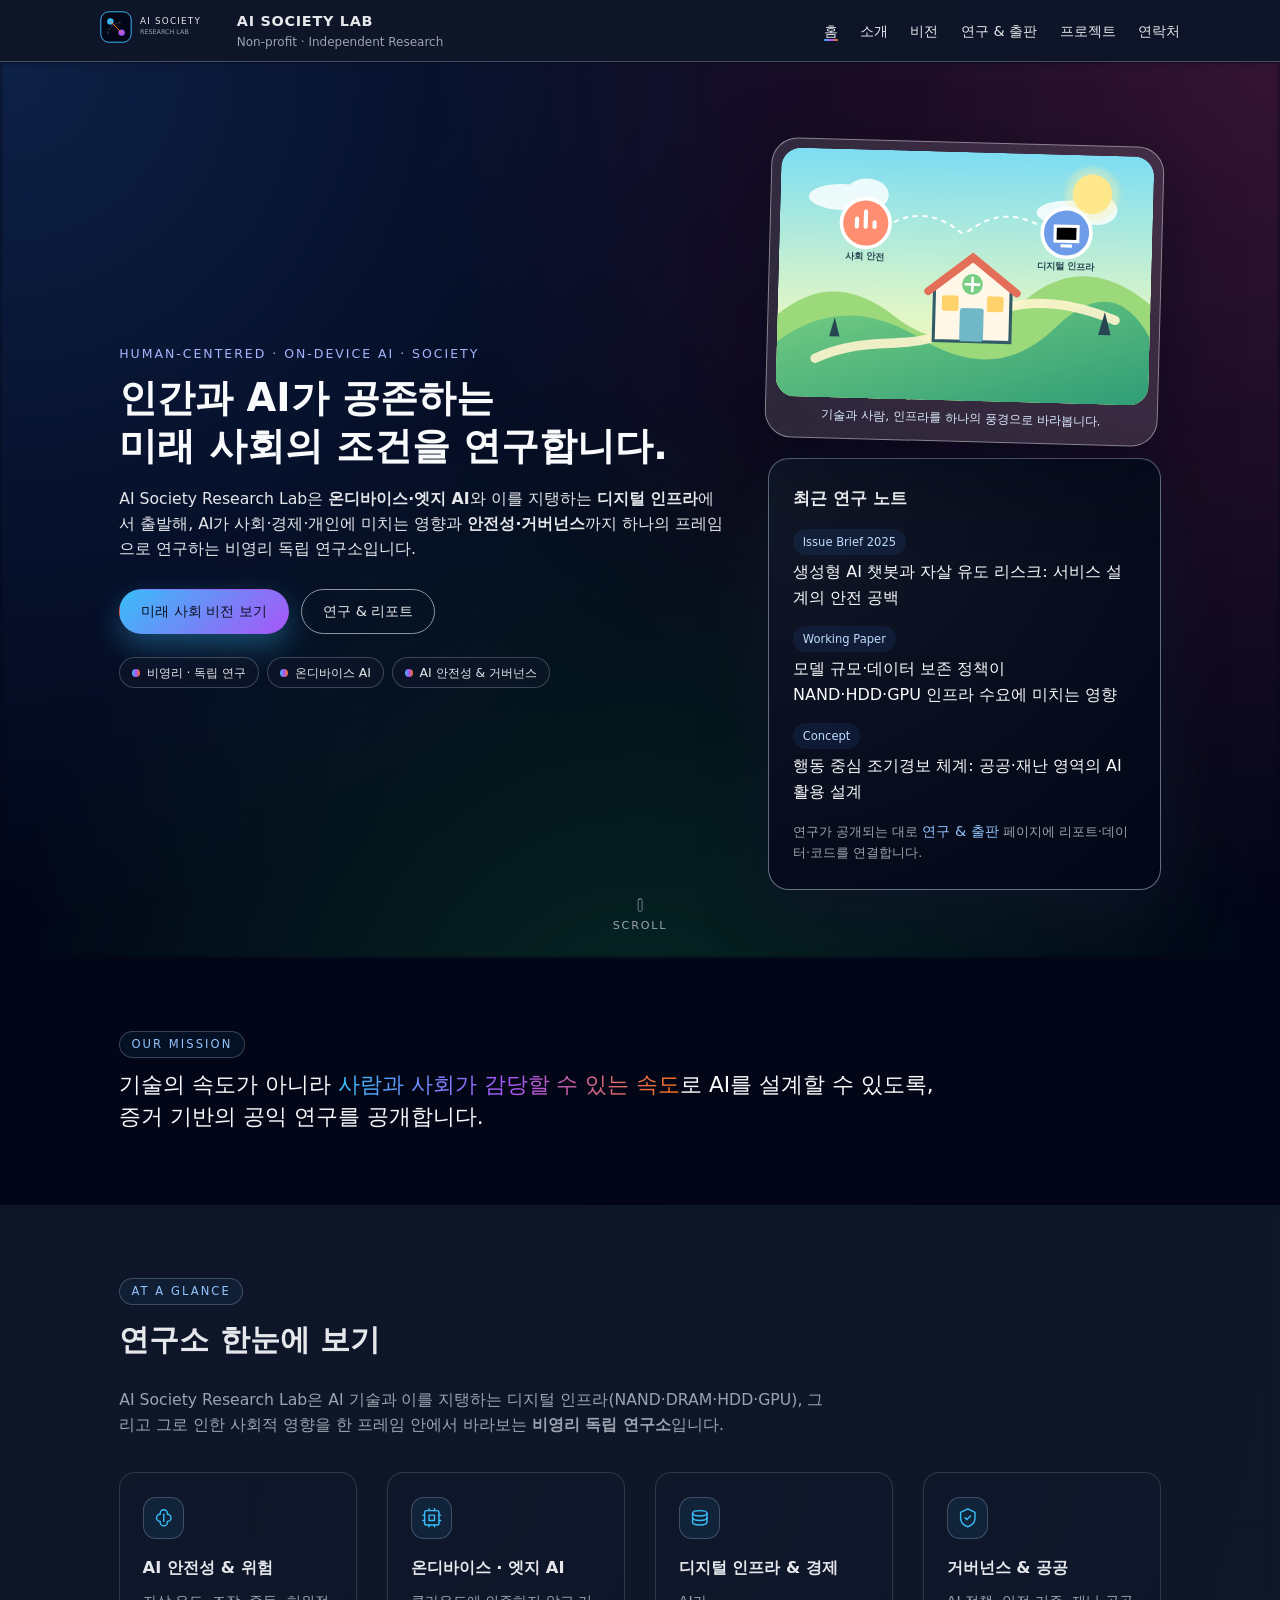
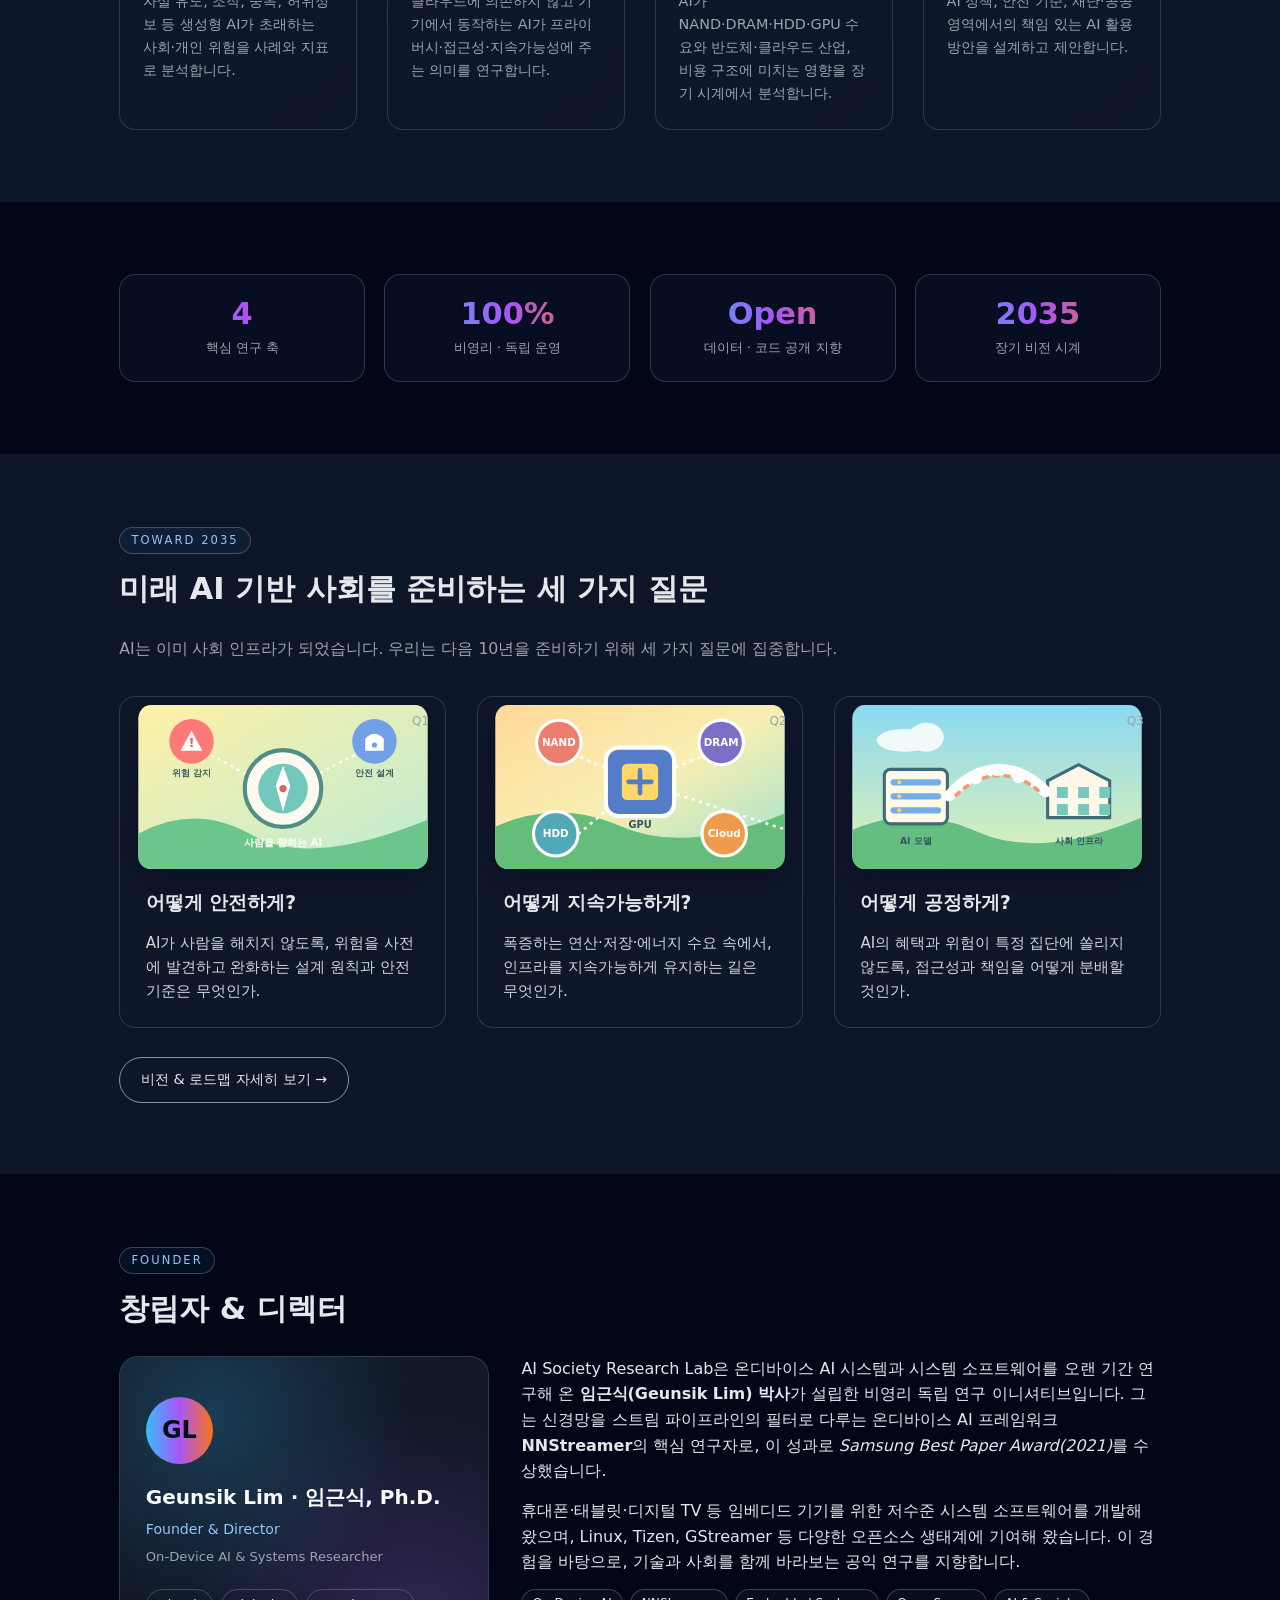
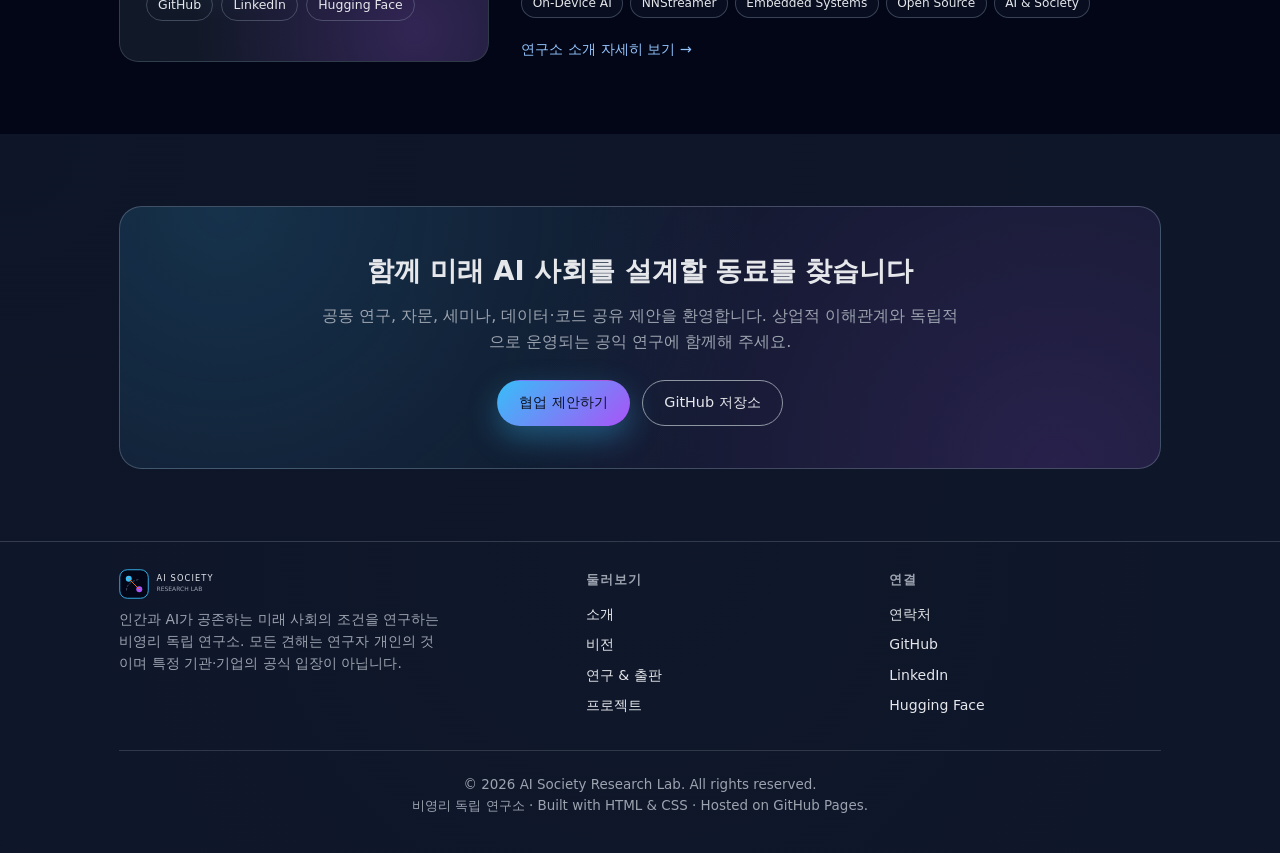
==== commit 844239b9: "Merge site rebuild with illustrated infographics # Conflicts: #	index.html" ====
--- a/index.html
+++ b/index.html
@@ -16,8 +16,8 @@
   <meta property="og:title" content="AI Society Research Lab — 미래 AI 기반 사회 연구" />
   <meta property="og:description" content="인간과 AI가 공존하는 미래 사회의 조건을 연구하는 비영리 독립 연구소." />
   <meta property="og:url" content="https://leemgs.github.io/ai-society-lab/" />
-  <meta property="og:image" content="https://leemgs.github.io/ai-society-lab/assets/logo.svg" />
-  <meta name="twitter:card" content="summary" />
+  <meta property="og:image" content="https://leemgs.github.io/ai-society-lab/assets/illustrations/ai-society-landscape.svg" />
+  <meta name="twitter:card" content="summary_large_image" />
 
   <link rel="stylesheet" href="assets/style.css" />
 </head>
@@ -71,6 +71,10 @@
         </div>
       </div>
       <div class="hero-panel float-up">
+        <figure class="hero-visual">
+          <img src="assets/illustrations/ai-society-landscape.svg" alt="푸른 자연 속 연구소를 중심으로 사회 안전과 디지털 인프라가 연결된 인포그래픽" />
+          <figcaption>기술과 사람, 인프라를 하나의 풍경으로 바라봅니다.</figcaption>
+        </figure>
         <div class="hero-card">
           <h2>최근 연구 노트</h2>
           <ul class="brief-list">
@@ -174,17 +178,20 @@
         AI는 이미 사회 인프라가 되었습니다. 우리는 다음 10년을 준비하기 위해 세 가지 질문에 집중합니다.
       </p>
       <div class="grid three-columns">
-        <div class="card soft hover-raise">
+        <div class="card hover-raise">
+          <img class="card-illustration" src="assets/illustrations/safety-compass.svg" alt="위험 감지와 안전 설계를 연결하는 AI 안전 나침반 인포그래픽" loading="lazy" />
           <div class="card-badge">Q1</div>
           <h3>어떻게 안전하게?</h3>
           <p>AI가 사람을 해치지 않도록, 위험을 사전에 발견하고 완화하는 설계 원칙과 안전 기준은 무엇인가.</p>
         </div>
-        <div class="card soft hover-raise delay-1">
+        <div class="card hover-raise delay-1">
+          <img class="card-illustration" src="assets/illustrations/chip-ecosystem.svg" alt="GPU와 NAND, DRAM, HDD, 클라우드가 연결된 디지털 생태계 인포그래픽" loading="lazy" />
           <div class="card-badge">Q2</div>
           <h3>어떻게 지속가능하게?</h3>
           <p>폭증하는 연산·저장·에너지 수요 속에서, 인프라를 지속가능하게 유지하는 길은 무엇인가.</p>
         </div>
-        <div class="card soft hover-raise delay-2">
+        <div class="card hover-raise delay-2">
+          <img class="card-illustration" src="assets/illustrations/data-bridge.svg" alt="AI 모델과 사회 인프라 사이의 데이터 흐름을 보여주는 인포그래픽" loading="lazy" />
           <div class="card-badge">Q3</div>
           <h3>어떻게 공정하게?</h3>
           <p>AI의 혜택과 위험이 특정 집단에 쏠리지 않도록, 접근성과 책임을 어떻게 분배할 것인가.</p>
--- a/assets/style.css
+++ b/assets/style.css
@@ -235,7 +235,33 @@
 /* Hero 오른쪽 카드 */
 .hero-panel {
   display: flex;
+  flex-direction: column;
   justify-content: flex-end;
+  gap: 1rem;
+}
+
+.hero-visual {
+  position: relative;
+  max-width: 430px;
+  padding: 0.55rem;
+  border: 1px solid rgba(255, 255, 255, 0.42);
+  border-radius: 1.65rem;
+  background: rgba(255, 255, 255, 0.12);
+  box-shadow: 0 24px 70px rgba(2, 6, 23, 0.5);
+  transform: rotate(1.5deg);
+}
+
+.hero-visual img {
+  display: block;
+  width: 100%;
+  border-radius: 1.25rem;
+}
+
+.hero-visual figcaption {
+  padding: 0.55rem 0.55rem 0.2rem;
+  color: #dbeafe;
+  font-size: 0.76rem;
+  text-align: center;
 }
 
 .hero-card {
@@ -244,7 +270,7 @@
   padding: 1.6rem 1.5rem;
   box-shadow: 0 24px 60px rgba(15, 23, 42, 0.7);
   border: 1px solid rgba(148, 163, 184, 0.65);
-  max-width: 360px;
+  max-width: 430px;
 }
 
 .hero-card h2 {
@@ -403,6 +429,21 @@
 
 .card h3 {
   margin-bottom: 0.8rem;
+}
+
+.card-illustration {
+  display: block;
+  width: calc(100% + 1rem);
+  height: 164px;
+  margin: -1rem -0.5rem 1.2rem;
+  border-radius: 0.8rem;
+  object-fit: cover;
+  box-shadow: 0 12px 28px rgba(2, 6, 23, 0.32);
+  transition: transform 0.35s ease;
+}
+
+.card:hover .card-illustration {
+  transform: scale(1.025);
 }
 
 .card p {
@@ -627,6 +668,11 @@
 
   .hero-panel {
     justify-content: flex-start;
+  }
+
+  .hero-visual,
+  .hero-card {
+    max-width: 620px;
   }
 
   .two-columns,
